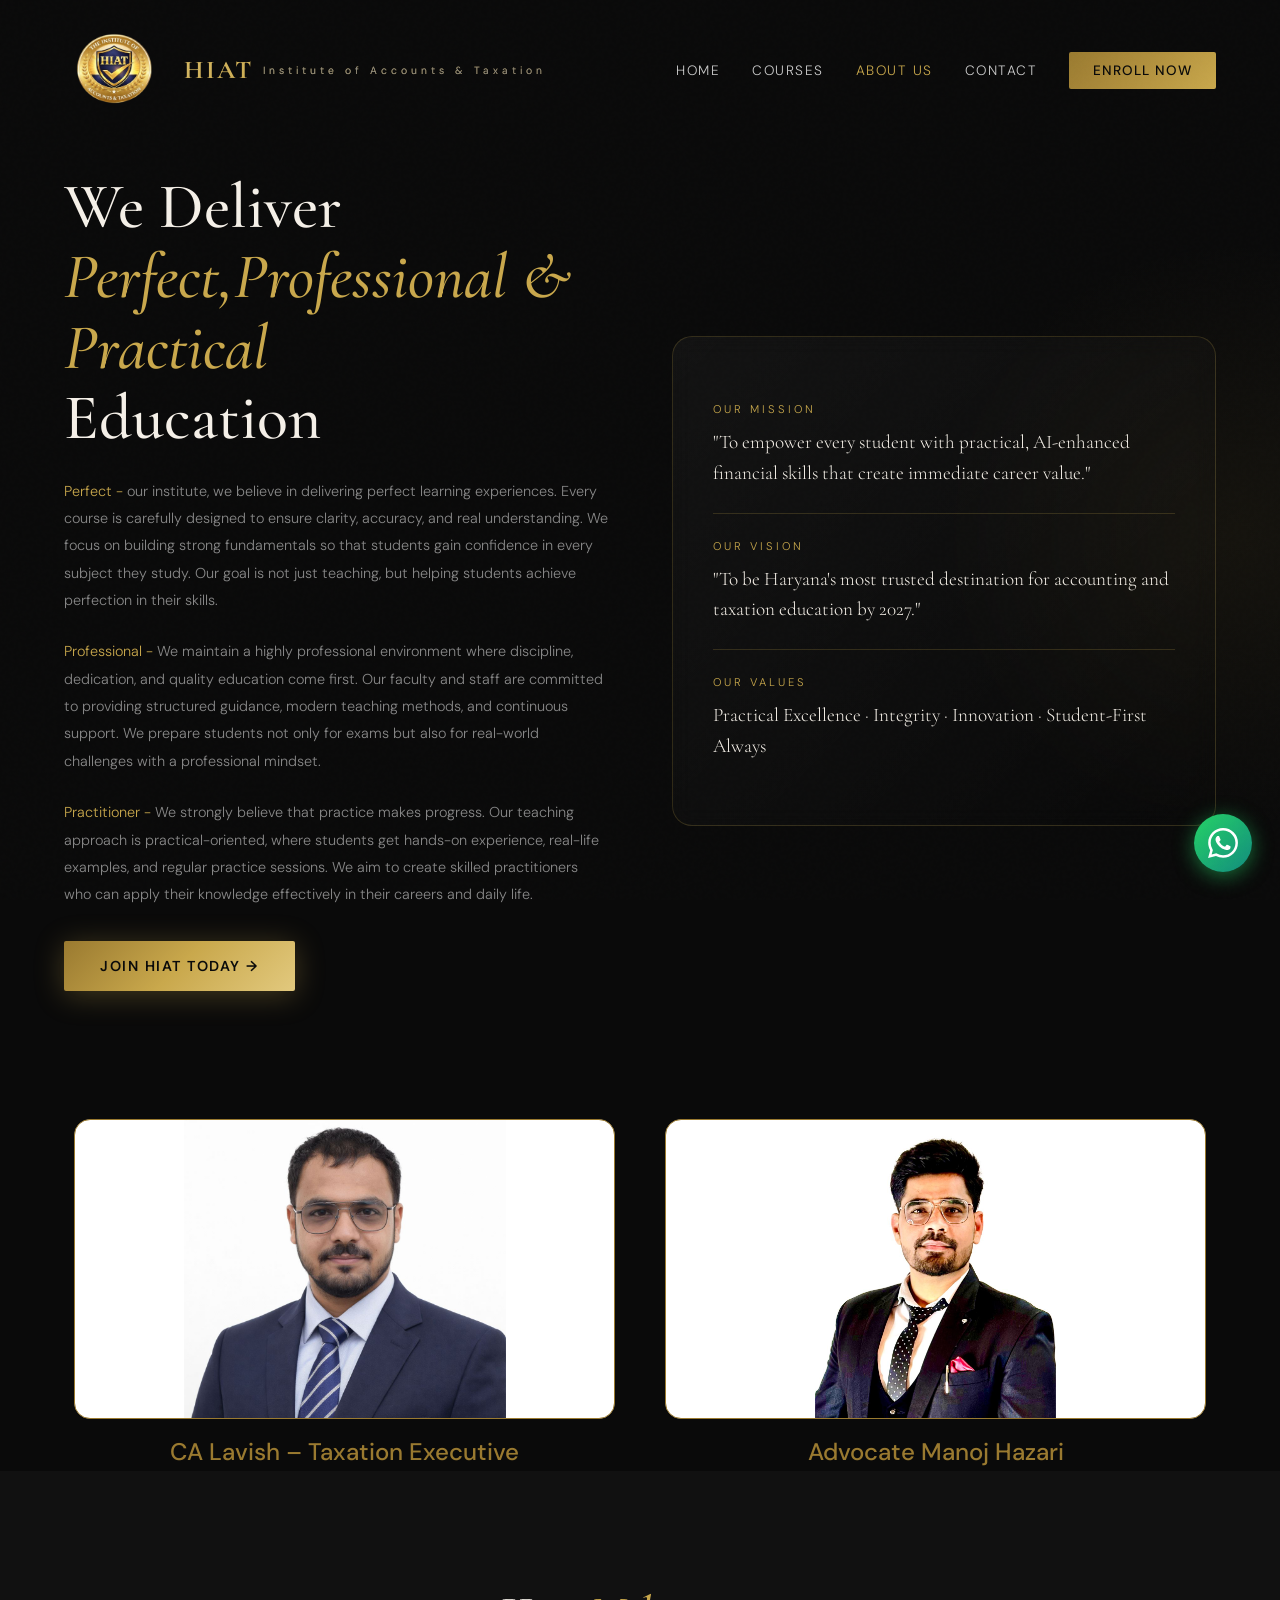
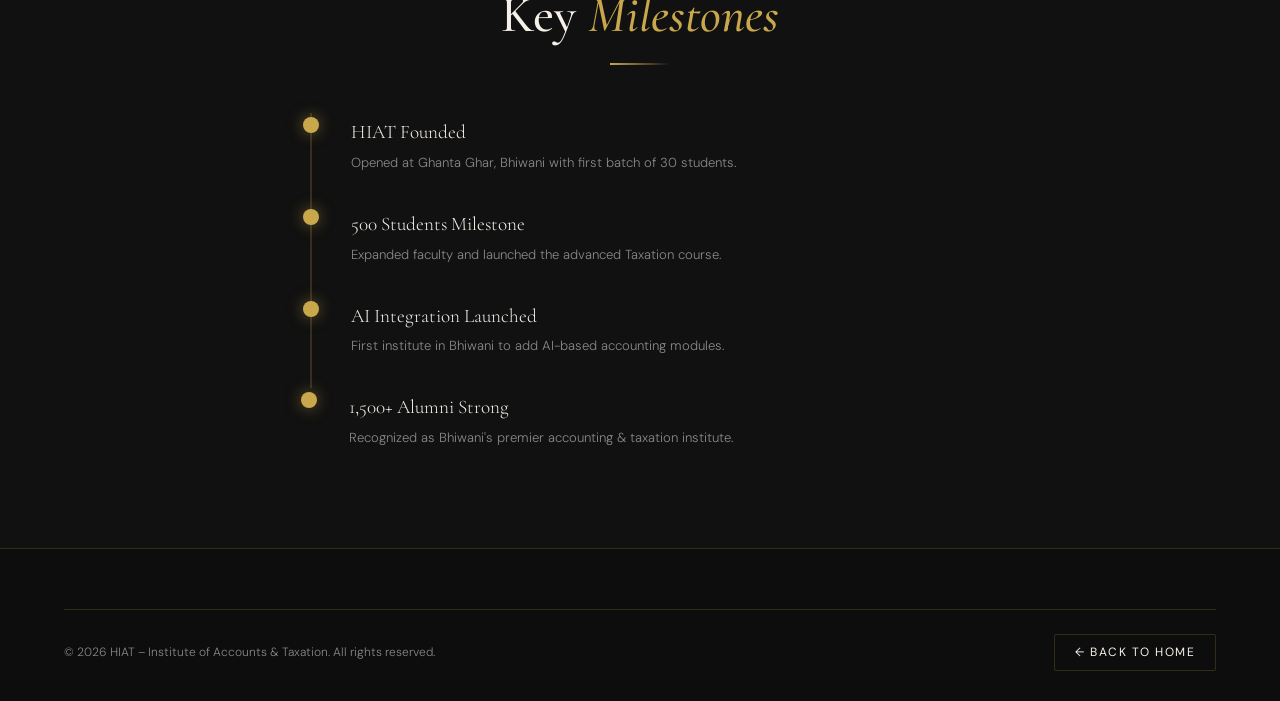
==== about.html @ b190a523 "Add files via upload" ====
<!DOCTYPE html>
<html lang="en">
<head>
<meta charset="UTF-8">
<meta name="viewport" content="width=device-width, initial-scale=1.0">
<title>About Us | HIAT – Institute of Accounts & Taxation</title>
<meta name="description" content="Learn about HIAT – Bhiwani's premier accounting and taxation institute. Founded in 2019, trained 1500+ students.">
<link rel="preconnect" href="https://fonts.googleapis.com">
<link href="https://fonts.googleapis.com/css2?family=Cormorant+Garamond:wght@300;400;500;600;700&family=DM+Sans:wght@300;400;500;600&display=swap" rel="stylesheet">
<link rel="stylesheet" href="css/style.css">
</head>
<body data-page="about">
<div class="nav-overlay" id="navOverlay" aria-hidden="true"></div>

<!-- ─── NAVBAR ─── -->
<nav id="navbar" aria-label="Main navigation">
  <a class="logo" href="index.html">
  <img src="image/hiet_logo-removebg-preview.png" alt="HIAT Logo" class="nav-logo-img">
    HIAT
    <span>Institute of Accounts & Taxation</span>
  </a>
  <ul class="nav-links" id="navLinks">
    <li><a href="index.html" id="nav-home">Home</a></li>
    <li><a href="courses.html" id="nav-courses">Courses</a></li>
    <li><a href="about.html" id="nav-about">About Us</a></li>
    <li><a href="contact.html" id="nav-contact">Contact</a></li>
    <li><a href="#" onclick="openEnroll();return false;" class="nav-cta">Enroll Now</a></li>
  </ul>
  <button type="button" class="hamburger" id="hamburger" onclick="toggleMenu()" aria-label="Open menu" aria-expanded="false" aria-controls="navLinks">
    <span></span><span></span><span></span>
  </button>
</nav>
<!-- ═══════════════════ ABOUT PAGE ═══════════════════ -->
<div class="about-hero">
  <div class="section-label"></div>
  <div class="about-grid">
    <div class="about-text-block">
      <h1>We Deliver<br><em class="gold">Perfect,Professional & Practical</em><br>Education</h1>
      <p class="about-para"> <span class="gold1">Perfect - </span> our institute, we believe in delivering perfect learning experiences. Every course is carefully designed to ensure clarity, accuracy, and real understanding. We focus on building strong fundamentals so that students gain confidence in every subject they study. Our goal is not just teaching, but helping students achieve perfection in their skills.</p>
      <p class="about-para"> <span class="gold1">Professional - </span> We maintain a highly professional environment where discipline, dedication, and quality education come first. Our faculty and staff are committed to providing structured guidance, modern teaching methods, and continuous support. We prepare students not only for exams but also for real-world challenges with a professional mindset.</p>
      <p class="about-para"> <span class="gold1">Practitioner - </span> We strongly believe that practice makes progress. Our teaching approach is practical-oriented, where students get hands-on experience, real-life examples, and regular practice sessions. We aim to create skilled practitioners who can apply their knowledge effectively in their careers and daily life.</p>
      <div style="margin-top:2rem;" class="reveal">
        <button class="btn-primary" onclick="openEnroll()">Join HIAT Today →</button>
      </div>
    </div>
    <div class="about-visual-block reveal">
      <div class="mv-item">
        <div class="mv-label">Our Mission</div>
        <div class="mv-text">"To empower every student with practical, AI-enhanced financial skills that create immediate career value."</div>
      </div>
      <div class="mv-item">
        <div class="mv-label">Our Vision</div>
        <div class="mv-text">"To be Haryana's most trusted destination for accounting and taxation education by 2027."</div>
      </div>
      <div class="mv-item">
        <div class="mv-label">Our Values</div>
        <div class="mv-text">Practical Excellence · Integrity · Innovation · Student-First Always</div>
      </div>
    </div>
  </div>
</div>

<!-- Team -->
<div class="team-grid">
<div class="team-card">
  <div class="team-img-wrap">
    <img src="image/CA1.jpeg" alt="Vijay Kumar">
    <div class="team-overlay">
      <p>CA Lavish is an experienced Taxation Executive with 8+ years of expertise in GST, Income Tax compliance, and reconciliation.</p>
    </div>
  </div>
  <div class="tc-name">CA Lavish – Taxation Executive</div>
</div>
 <div class="team-card">
  <div class="team-img-wrap">
    <img src="image/CA2.jpeg" alt="Vijay Kumar">
    <div class="team-overlay">
      <p>Advocate Manoj Hazari is a Taxation Advisor with 15+ years of experience in GST, Income Tax, and NGO/Trust matters, based in Bhiwani.</p>
    </div>
  </div>
  <div class="tc-name">Advocate Manoj Hazari</div>
</div>
</div>

<!-- Milestones -->
<section class="section" style="background:var(--dark);">
  <div class="section-label reveal" style="text-align:center;"></div>
  <h2 class="section-title reveal" style="text-align:center;">Key <em class="gold">Milestones</em></h2>
  <div class="divider center reveal"></div>
  <div style="max-width:700px;margin:3rem auto 0;">
    <div style="display:flex;flex-direction:column;gap:0;" class="reveal">
      <div style="display:flex;gap:2rem;align-items:flex-start;padding-bottom:2rem;border-left:2px solid var(--glass-border);margin-left:20px;padding-left:2rem;">
        <div style="min-width:16px;height:16px;border-radius:50%;background:var(--gold);margin-left:-2.55rem;margin-top:4px;box-shadow:0 0 15px rgba(201,168,76,0.5);"></div>
        <div>
          <div style="font-size:0.7rem;color:var(--gold);letter-spacing:2px;margin-bottom:4px;"></div>
          <div style="font-family:'Cormorant Garamond',serif;font-size:1.2rem;color:var(--white);">HIAT Founded</div>
          <p style="font-size:0.82rem;color:var(--gray);margin-top:4px;">Opened at Ghanta Ghar, Bhiwani with first batch of 30 students.</p>
        </div>
      </div>
      <div style="display:flex;gap:2rem;align-items:flex-start;padding-bottom:2rem;border-left:2px solid var(--glass-border);margin-left:20px;padding-left:2rem;">
        <div style="min-width:16px;height:16px;border-radius:50%;background:var(--gold);margin-left:-2.55rem;margin-top:4px;box-shadow:0 0 15px rgba(201,168,76,0.5);"></div>
        <div>
          <div style="font-size:0.7rem;color:var(--gold);letter-spacing:2px;margin-bottom:4px;"></div>
          <div style="font-family:'Cormorant Garamond',serif;font-size:1.2rem;color:var(--white);">500 Students Milestone</div>
          <p style="font-size:0.82rem;color:var(--gray);margin-top:4px;">Expanded faculty and launched the advanced Taxation course.</p>
        </div>
      </div>
      <div style="display:flex;gap:2rem;align-items:flex-start;padding-bottom:2rem;border-left:2px solid var(--glass-border);margin-left:20px;padding-left:2rem;">
        <div style="min-width:16px;height:16px;border-radius:50%;background:var(--gold);margin-left:-2.55rem;margin-top:4px;box-shadow:0 0 15px rgba(201,168,76,0.5);"></div>
        <div>
          <div style="font-size:0.7rem;color:var(--gold);letter-spacing:2px;margin-bottom:4px;"></div>
          <div style="font-family:'Cormorant Garamond',serif;font-size:1.2rem;color:var(--white);">AI Integration Launched</div>
          <p style="font-size:0.82rem;color:var(--gray);margin-top:4px;">First institute in Bhiwani to add AI-based accounting modules.</p>
        </div>
      </div>
      <div style="display:flex;gap:2rem;align-items:flex-start;padding-left:2rem;margin-left:20px;">
        <div style="min-width:16px;height:16px;border-radius:50%;background:var(--gold);margin-left:-2.55rem;margin-top:4px;box-shadow:0 0 15px rgba(201,168,76,0.5);"></div>
        <div>
          <div style="font-size:0.7rem;color:var(--gold);letter-spacing:2px;margin-bottom:4px;"></div>
          <div style="font-family:'Cormorant Garamond',serif;font-size:1.2rem;color:var(--white);">1,500+ Alumni Strong</div>
          <p style="font-size:0.82rem;color:var(--gray);margin-top:4px;">Recognized as Bhiwani's premier accounting & taxation institute.</p>
        </div>
      </div>
    </div>
  </div>
</section>

<footer>
  <div class="footer-bottom" style="border-top:1px solid var(--glass-border);padding-top:24px;display:flex;justify-content:space-between;flex-wrap:wrap;gap:10px;">
    <p>© 2026 HIAT – Institute of Accounts & Taxation. All rights reserved.</p>
    <a class="btn-secondary" style="font-size:0.75rem;padding:8px 20px;" href="index.html">← Back to Home</a>
  </div>
</footer>

<!-- ─── FLOATING WHATSAPP ─── -->
<div class="wa-float" onclick="openWhatsApp()" title="Chat on WhatsApp">
  <svg viewBox="0 0 24 24"><path d="M17.472 14.382c-.297-.149-1.758-.867-2.03-.967-.273-.099-.471-.148-.67.15-.197.297-.767.966-.94 1.164-.173.199-.347.223-.644.075-.297-.15-1.255-.463-2.39-1.475-.883-.788-1.48-1.761-1.653-2.059-.173-.297-.018-.458.13-.606.134-.133.298-.347.446-.52.149-.174.198-.298.298-.497.099-.198.05-.371-.025-.52-.075-.149-.669-1.612-.916-2.207-.242-.579-.487-.5-.669-.51-.173-.008-.371-.01-.57-.01-.198 0-.52.074-.792.372-.272.297-1.04 1.016-1.04 2.479 0 1.462 1.065 2.875 1.213 3.074.149.198 2.096 3.2 5.077 4.487.709.306 1.262.489 1.694.625.712.227 1.36.195 1.871.118.571-.085 1.758-.719 2.006-1.413.248-.694.248-1.289.173-1.413-.074-.124-.272-.198-.57-.347m-5.421 7.403h-.004a9.87 9.87 0 01-5.031-1.378l-.361-.214-3.741.982.998-3.648-.235-.374a9.86 9.86 0 01-1.51-5.26c.001-5.45 4.436-9.884 9.888-9.884 2.64 0 5.122 1.03 6.988 2.898a9.825 9.825 0 012.893 6.994c-.003 5.45-4.437 9.884-9.885 9.884m8.413-18.297A11.815 11.815 0 0012.05 0C5.495 0 .16 5.335.157 11.892c0 2.096.547 4.142 1.588 5.945L.057 24l6.305-1.654a11.882 11.882 0 005.683 1.448h.005c6.554 0 11.89-5.335 11.893-11.893a11.821 11.821 0 00-3.48-8.413Z"/></svg>
</div>

<!-- WA Popup -->
<div class="wa-popup" id="waPopup">
  <button class="wp-close" onclick="document.getElementById('waPopup').classList.remove('show')">×</button>
  <div class="wp-head">
    <div class="wp-avatar">🎓</div>
    <div>
      <div class="wp-name">HIAT Institute</div>
      <div class="wp-status">● Online now</div>
    </div>
  </div>
  <p class="wp-msg">👋 Hi! Interested in our Accounting & Taxation courses? Chat with us now!</p>
  <button class="wp-btn" onclick="openWhatsApp()">💬 Start Chat</button>
</div>

<!-- Enroll Popup -->
<div class="popup-overlay" id="enrollPopup">
  <div class="popup-box">
    <button class="popup-close" onclick="closeEnroll()">×</button>
    <div class="popup-title">Enroll at <em class="gold">HIAT</em></div>
    <p class="popup-sub">Fill in your details and we'll contact you within 24 hours.</p>
    <div class="form-row">
      <div class="form-group">
        <label>Full Name *</label>
        <input type="text" placeholder="Your full name" id="ep-name">
      </div>
      <div class="form-group">
        <label>Phone *</label>
        <input type="tel" placeholder="+91 XXXXX XXXXX" id="ep-phone">
      </div>
    </div>
    <div class="form-group">
      <label>Course Interested In</label>
      <select id="ep-course">
        <option value="">Select a course...</option>
        <option>Basics of Computer</option>
        <option>Tally with GST</option>
        <option>Practical Accounting</option>
        <option>Income Tax, TDS & GST</option>
        <option>Taxation Course</option>
        <option>AI in Accounting</option>
      </select>
    </div>
    <div class="form-group">
      <label>Preferred Batch Time</label>
      <select id="ep-batch">
        <option>Morning (8 AM – 10 AM)</option>
        <option>Afternoon (12 PM – 2 PM)</option>
      </select>
    </div>
    <button class="btn-primary" style="width:100%;margin-top:8px;" onclick="submitEnroll()">Submit Enrollment →</button>
  </div>
</div>

<!-- Toast -->
<!-- <div class="toast" id="toast"></div> -->

<script src="javascript/script.js"></script>
</body>
</html>
---- css/style.css ----
:root {
  --black: #0a0a0a;
  --dark: #111111;
  --darker: #0d0d0d;
  --gold: #c9a84c;
  --gold-light: #e2c97e;
  --gold-dark: #9a7a30;
  --white: #f5f0e8;
  --white-pure: #ffffff;
  --gray: #888;
  --gray-light: #ccc;
  --glass: rgba(255,255,255,0.04);
  --glass-border: rgba(201,168,76,0.2);
  --shadow-gold: 0 0 40px rgba(201,168,76,0.15);
}

*{margin:0;padding:0;box-sizing:border-box;}

::-webkit-scrollbar{width:6px;}
::-webkit-scrollbar-track{background:#0a0a0a;}
::-webkit-scrollbar-thumb{background:linear-gradient(var(--gold-dark),var(--gold));border-radius:3px;}

html{scroll-behavior:smooth;}

body{
  background:var(--black);
  color:var(--white);
  font-family:'DM Sans',sans-serif;
  font-weight:300;
  line-height:1.6;
  overflow-x:hidden;
}

/* ─── NOISE TEXTURE OVERLAY ─── */
body::before{
  content:'';position:fixed;inset:0;
  background-image:url("data:image/svg+xml,%3Csvg viewBox='0 0 256 256' xmlns='http://www.w3.org/2000/svg'%3E%3Cfilter id='n'%3E%3CfeTurbulence type='fractalNoise' baseFrequency='0.9' numOctaves='4' stitchTiles='stitch'/%3E%3C/filter%3E%3Crect width='100%25' height='100%25' filter='url(%23n)' opacity='0.03'/%3E%3C/svg%3E");
  pointer-events:none;z-index:9999;opacity:0.4;
}

/* ─── TYPOGRAPHY ─── */
h1,h2,h3,h4{font-family:'Cormorant Garamond',serif;font-weight:500;line-height:1.1;}
.gold{color:var(--gold);}
.serif{font-family:'Cormorant Garamond',serif;}

/* ─── NAVBAR ─── */
nav{
  position:fixed;top:0;left:0;right:0;z-index:1000;
  padding:20px 5%;
  display:flex;align-items:center;justify-content:space-between;
  transition:all 0.4s ease;
  border-bottom:1px solid transparent;
}
nav.scrolled{
  background:rgba(10,10,10,0.92);
  backdrop-filter:blur(20px);
  border-bottom-color:var(--glass-border);
  padding:14px 5%;
}
/* Logo image */
.nav-logo-img {
  width: 100px;
  height: 100px;
  object-fit: contain;
  border-radius: 50%;
  margin-right: 10px;
  vertical-align: middle;
}

/* Logo text alignment fix */
.logo {
  display: flex !important;
  align-items: center !important;
  gap: 10px;
}

.logo span {
  display: block;
}
.logo{
  font-family:'Cormorant Garamond',serif;
  font-size:1.6rem;font-weight:700;
  letter-spacing:2px;
  background:linear-gradient(135deg,var(--gold-light),var(--gold),var(--gold-dark));
  -webkit-background-clip:text;-webkit-text-fill-color:transparent;
  text-decoration:none;
}
.logo span{font-size:0.65rem;display:block;letter-spacing:4px;font-weight:300;
  font-family:'DM Sans',sans-serif;margin-top:2px;
  -webkit-text-fill-color:var(--gray);}
.nav-links{display:flex;gap:2rem;list-style:none;}
.nav-links a{
  color:var(--gray-light);text-decoration:none;
  font-size:0.85rem;letter-spacing:1.5px;text-transform:uppercase;
  transition:color 0.3s;cursor:pointer;
}
.nav-links a:hover,.nav-links a.active{color:var(--gold);}
.nav-cta{
  background:linear-gradient(135deg,var(--gold-dark),var(--gold));
  color:var(--black)!important;
  padding:10px 24px;border-radius:2px;
  font-weight:500!important;letter-spacing:1px!important;
}
.nav-cta:hover{box-shadow:0 0 30px rgba(201,168,76,0.4)!important;}
/* Mobile menu backdrop (below nav bar, above page) */
.nav-overlay{
  position:fixed;inset:0;z-index:998;
  background:rgba(5,5,5,0.72);
  backdrop-filter:blur(6px);-webkit-backdrop-filter:blur(6px);
  opacity:0;visibility:hidden;pointer-events:none;
  transition:opacity 0.35s ease,visibility 0.35s ease;
}
body.nav-menu-open .nav-overlay{
  opacity:1;visibility:visible;pointer-events:auto;
}
.hamburger{
  display:none;flex-direction:column;justify-content:center;align-items:center;
  gap:6px;cursor:pointer;z-index:1003;
  background:transparent;border:none;padding:10px;margin:-10px -6px -10px 0;
  border-radius:6px;
  transition:background 0.2s;
}
.hamburger:hover{background:rgba(201,168,76,0.08);}
.hamburger:focus-visible{outline:2px solid var(--gold);outline-offset:3px;}
.hamburger span{
  display:block;width:26px;height:2px;background:var(--gold);
  border-radius:1px;transition:transform 0.35s ease,opacity 0.25s ease;
  transform-origin:center;
}
.hamburger.is-open span:nth-child(1){transform:translateY(8px) rotate(45deg);}
.hamburger.is-open span:nth-child(2){opacity:0;transform:scaleX(0);}
.hamburger.is-open span:nth-child(3){transform:translateY(-8px) rotate(-45deg);}

/* ─── HERO ─── */
.hero{
  min-height:100vh;display:flex;align-items:center;
  padding:120px 5% 80px;
  position:relative;z-index:1;
}
.hero-bg{
  position:absolute;inset:0;
  background:radial-gradient(ellipse 80% 60% at 60% 40%,rgba(201,168,76,0.08) 0%,transparent 60%),
             radial-gradient(ellipse 40% 40% at 20% 80%,rgba(201,168,76,0.05) 0%,transparent 60%),
             linear-gradient(135deg,#0a0a0a 0%,#111 50%,#0a0a0a 100%);
}
.hero-grid{
  position:absolute;inset:0;
  background-image:linear-gradient(rgba(201,168,76,0.04) 1px,transparent 1px),
                   linear-gradient(90deg,rgba(201,168,76,0.04) 1px,transparent 1px);
  background-size:80px 80px;
  mask-image:radial-gradient(ellipse 80% 80% at 50% 50%,black 30%,transparent 100%);
}
.hero-content{max-width:680px;z-index:2;}
.hero-badge{
  display:inline-flex;align-items:center;gap:8px;
  border:1px solid var(--glass-border);
  padding:8px 20px;border-radius:50px;
  font-size:0.75rem;letter-spacing:2px;text-transform:uppercase;
  color:var(--gold);margin-bottom:2rem;
  background:rgba(201,168,76,0.05);
  animation:fadeInUp 0.8s ease both;
}
.hero-badge::before{
  content:'';width:6px;height:6px;border-radius:50%;
  background:var(--gold);animation:pulse-dot 2s infinite;
}
@keyframes pulse-dot{0%,100%{opacity:1;transform:scale(1);}50%{opacity:0.5;transform:scale(0.8);}}
.hero h1{  
  font-size: clamp(2.2rem, 4.5vw, 4rem);
  line-height:1.15;margin-bottom:1.5rem;
  animation:fadeInUp 0.8s ease 0.1s both;
  font-family: 'Playfair Display', Georgia, serif !important;
}
.hero h1 em{
  font-style:normal;
  background:linear-gradient(135deg,var(--gold-light),var(--gold));
  -webkit-background-clip:text;-webkit-text-fill-color:transparent;
  font-family: 'Playfair Display', Georgia, serif !important;
}
.hero-sub{
  font-size:1.1rem;color:var(--gray);
  margin-bottom:2.5rem;max-width:500px;
  animation:fadeInUp 0.8s ease 0.2s both;
}
.hero-btns{display:flex;gap:1rem;flex-wrap:wrap;animation:fadeInUp 0.8s ease 0.3s both;}
.btn-primary{
  background:linear-gradient(135deg,var(--gold-dark),var(--gold),var(--gold-light));
  color:var(--black);padding:16px 36px;
  border:none;border-radius:2px;
  font-family:'DM Sans',sans-serif;font-size:0.9rem;
  font-weight:600;letter-spacing:1.5px;text-transform:uppercase;
  cursor:pointer;transition:all 0.3s;
  box-shadow:0 4px 30px rgba(201,168,76,0.3);
}
.btn-primary:hover{transform:translateY(-2px);box-shadow:0 8px 40px rgba(201,168,76,0.5);}
.btn-secondary{
  background:transparent;
  color:var(--white);padding:16px 36px;
  border:1px solid var(--glass-border);border-radius:2px;
  font-family:'DM Sans',sans-serif;font-size:0.9rem;
  font-weight:400;letter-spacing:1.5px;text-transform:uppercase;
  cursor:pointer;transition:all 0.3s;
  display:inline-flex;align-items:center;gap:10px;
  text-decoration:none;
}
.btn-secondary:hover{border-color:var(--gold);color:var(--gold);transform:translateY(-2px);}
.btn-secondary svg{width:18px;height:18px;fill:currentColor;}

/* Hero floating elements */
.hero-floats{position:absolute;right:5%;top:50%;transform:translateY(-50%);width:min(45%,500px);z-index:2;}
.float-card{
  background:var(--glass);border:1px solid var(--glass-border);
  backdrop-filter:blur(20px);border-radius:16px;
  padding:20px 24px;position:absolute;
  transition:transform 0.1s;
}
.float-card-main{
  position:relative;width:100%;
  background:linear-gradient(135deg,rgba(201,168,76,0.08),rgba(10,10,10,0.8));
  border:1px solid rgba(201,168,76,0.3);
}
.fc-icon{font-size:2.5rem;margin-bottom:12px;}
.fc-title{font-family:'Cormorant Garamond',serif;font-size:1.4rem;color:var(--gold-light);}
.fc-sub{font-size:0.8rem;color:var(--gray);margin-top:4px;}
.fc-badge{
  display:inline-block;background:rgba(201,168,76,0.15);
  border:1px solid var(--glass-border);color:var(--gold);
  padding:4px 12px;border-radius:50px;font-size:0.7rem;margin-top:12px;
}
.float-mini{
  width:160px;padding:14px 16px;
  animation:float 3s ease-in-out infinite;
}
/* Keep mini cards inside hero so they don’t peek past the viewport edge under the transparent navbar */
.float-mini:nth-child(2){top:-48px;right:12px;animation-delay:0.5s;}
.float-mini:nth-child(3){bottom:-50px;left:20px;animation-delay:1s;}
.float-mini:nth-child(4){top:30%;right:0;animation-delay:1.5s;}
.float-mini .fm-icon{font-size:1.4rem;margin-bottom:6px;}
.float-mini .fm-label{font-size:0.7rem;color:var(--gold);letter-spacing:1px;text-transform:uppercase;}
.float-mini .fm-val{font-size:0.75rem;color:var(--gray);margin-top:2px;}
@keyframes float{0%,100%{transform:translateY(0);}50%{transform:translateY(-10px);}}

/* AI Neural anim */
.neural-bg{
  position:absolute;right:3%;top:50%;transform:translateY(-50%);
  width:min(42%,460px);height:460px;
  opacity:0.12;pointer-events:none;
}

/* Stats bar */
.stats-bar{
  background:linear-gradient(90deg,rgba(201,168,76,0.06),rgba(201,168,76,0.12),rgba(201,168,76,0.06));
  border-top:1px solid var(--glass-border);border-bottom:1px solid var(--glass-border);
  padding:30px 5%;
  display:flex;justify-content:center;gap:4rem;flex-wrap:wrap;
}
.stat-item{text-align:center;}
.stat-num{
  font-family:'Cormorant Garamond',serif;font-size:3rem;font-weight:600;
  background:linear-gradient(135deg,var(--gold-light),var(--gold));
  -webkit-background-clip:text;-webkit-text-fill-color:transparent;
}
.stat-label{font-size:0.75rem;color:var(--gray);letter-spacing:2px;text-transform:uppercase;margin-top:4px;}

/* ─── SECTIONS ─── */
.section{padding:100px 5%;}
.section-label{
  font-size:0.7rem;letter-spacing:4px;text-transform:uppercase;
  color:var(--gold);margin-bottom:1rem;
}
.section-title{
  font-size:clamp(2.2rem,4vw,3.5rem);margin-bottom:1rem;
}
.section-sub{font-size:1rem;color:var(--gray);max-width:540px;}
.divider{
  width:60px;height:2px;
  background:linear-gradient(90deg,var(--gold),transparent);
  margin:1.5rem 0;
}
.divider.center{margin-left:auto;margin-right:auto;}

/* Features */
.features-grid{
  display:grid;grid-template-columns:repeat(auto-fit,minmax(280px,1fr));
  gap:2px;margin-top:4rem;
  border:1px solid var(--glass-border);
}
.feature-card{
  background: var(--dark);
  padding: 10px 16px;
  position: relative;
  overflow: hidden;
  transition: background 0.4s;
  cursor: default;
  margin:10px;
  border-radius: 20px; /* 👈 yeh add karo */
}
.feature-card::before{
  content:'';position:absolute;inset:0;
  background:linear-gradient(135deg,rgba(201,168,76,0.06),transparent);
  opacity:0;transition:opacity 0.4s;
}
.feature-card:hover{background:#141414;}
.feature-card:hover::before{opacity:1;}
.feature-card:hover .fc-icon-wrap{transform:scale(1.1);box-shadow:0 0 30px rgba(201,168,76,0.3);}
.fc-icon-wrap{
  width:56px;height:56px;
  background:linear-gradient(135deg,var(--gold-dark),var(--gold));
  border-radius:12px;
  display:flex;align-items:center;justify-content:center;
  font-size:1.5rem;margin-bottom:20px;
  transition:all 0.3s;
}
.feature-card h3{font-family:'Cormorant Garamond',serif;font-size:1.4rem;margin-bottom:10px;color:var(--white);}
.feature-card p{font-size:0.85rem;color:var(--gray);line-height:1.7;}
.feature-card .corner{
  position:absolute;bottom:16px;right:16px;
  color:rgba(201,168,76,0.2);font-size:3rem;font-family:'Cormorant Garamond',serif;
  font-weight:700;line-height:1;
}

/* Courses preview */
.courses-scroll{
  display:grid;grid-template-columns:repeat(auto-fill,minmax(240px,1fr));
  gap:1.5rem;margin-top:3rem;
}
.course-chip{
  border:1px solid var(--glass-border);
  padding:28px 24px;border-radius:8px;
  background:linear-gradient(135deg,var(--glass),transparent);
  backdrop-filter:blur(10px);
  transition:all 0.35s;cursor:pointer;
  position:relative;overflow:hidden;
  text-decoration:none;display:block;
}
.course-chip::after{
  content:'';position:absolute;bottom:0;left:0;right:0;height:2px;
  background:linear-gradient(90deg,var(--gold-dark),var(--gold));
  transform:scaleX(0);transform-origin:left;transition:transform 0.35s;
}
.course-chip:hover{border-color:rgba(201,168,76,0.5);transform:translateY(-4px);box-shadow:var(--shadow-gold);}
.course-chip:hover::after{transform:scaleX(1);}
.chip-icon{font-size:2rem;margin-bottom:12px;}
.chip-name{font-family:'Cormorant Garamond',serif;font-size:1.2rem;color:var(--white);margin-bottom:6px;}
.chip-dur{font-size:0.75rem;color:var(--gold);letter-spacing:1px;}
.chip-arrow{
  position:absolute;top:24px;right:20px;
  color:var(--gold);font-size:1.2rem;
  transition:transform 0.3s;
}
.course-chip:hover .chip-arrow{transform:translate(3px,-3px);}

/* Why choose us */
.why-grid{display:grid;grid-template-columns:1fr 1fr;gap:3rem;align-items:center;}
.why-left{}
.why-points{margin-top:2.5rem;display:flex;flex-direction:column;gap:1.5rem;}
.why-point{display:flex;gap:16px;align-items:flex-start;}
.wp-num{
  font-family:'Cormorant Garamond',serif;font-size:3rem;font-weight:600;
  color:rgba(201,168,76,0.2);line-height:1;min-width:48px;
}
.wp-body h4{font-family:'Cormorant Garamond',serif;font-size:1.2rem;color:var(--gold-light);margin-bottom:4px;}
.wp-body p{font-size:0.85rem;color:var(--gray);}
.why-visual{
  background:linear-gradient(135deg,rgba(201,168,76,0.06),rgba(201,168,76,0.02));
  border:1px solid var(--glass-border);border-radius:20px;
  padding:40px;aspect-ratio:1;
  display:flex;flex-direction:column;justify-content:center;align-items:center;
  position:relative;overflow:hidden;
}
.why-visual::before{
  content:'';position:absolute;inset:-50%;
  background:conic-gradient(transparent 270deg,rgba(201,168,76,0.15) 360deg);
  animation:spin 8s linear infinite;
}
@keyframes spin{to{transform:rotate(360deg);}}
.why-big-text{
  font-family:'Cormorant Garamond',serif;font-size:5rem;font-weight:700;
  background:linear-gradient(135deg,var(--gold-light),var(--gold-dark));
  -webkit-background-clip:text;-webkit-text-fill-color:transparent;
  text-align:center;line-height:1;position:relative;z-index:1;
}
.why-big-sub{font-size:0.8rem;color:var(--gray);letter-spacing:3px;text-transform:uppercase;margin-top:8px;position:relative;z-index:1;}
.why-icons{display:flex;gap:16px;margin-top:20px;position:relative;z-index:1;}
.wi{
  width:50px;height:50px;border:1px solid var(--glass-border);
  border-radius:12px;background:var(--glass);
  display:flex;align-items:center;justify-content:center;font-size:1.4rem;
  backdrop-filter:blur(10px);
}

/* Testimonials */
.testimonials{background:linear-gradient(180deg,var(--black) 0%,var(--dark) 50%,var(--black) 100%);}
.testi-grid{display:grid;grid-template-columns:repeat(auto-fit,minmax(300px,1fr));gap:1.5rem;margin-top:3rem;}
.testi-card{
  background:var(--glass);border:1px solid var(--glass-border);
  border-radius:12px;padding:32px;
  transition:all 0.3s;
}
.testi-card:hover{border-color:rgba(201,168,76,0.4);transform:translateY(-4px);}
.testi-stars{color:var(--gold);font-size:1rem;letter-spacing:2px;margin-bottom:16px;}
.testi-text{font-size:0.9rem;color:var(--gray-light);line-height:1.8;font-style:italic;margin-bottom:20px;}
.testi-author{display:flex;align-items:center;gap:12px;}
.ta-avatar{
  width:44px;height:44px;border-radius:50%;
  background:linear-gradient(135deg,var(--gold-dark),var(--gold));
  display:flex;align-items:center;justify-content:center;
  font-family:'Cormorant Garamond',serif;font-size:1.2rem;font-weight:600;color:var(--black);
}
.ta-name{font-size:0.85rem;font-weight:500;color:var(--white);}
.ta-course{font-size:0.75rem;color:var(--gold);margin-top:2px;}

/* FAQ */
.faq-list{max-width:800px;margin:3rem auto 0;}
.faq-item{border-bottom:1px solid var(--glass-border);}
.faq-q{
  padding:20px 0;display:flex;justify-content:space-between;align-items:center;
  cursor:pointer;font-size:1rem;color:var(--white);
  transition:color 0.3s;
}
.faq-q:hover{color:var(--gold);}
.faq-q .faq-icon{color:var(--gold);font-size:1.2rem;transition:transform 0.3s;min-width:20px;text-align:center;}
.faq-q.open .faq-icon{transform:rotate(45deg);}
.faq-a{
  max-height:0;overflow:hidden;
  font-size:0.88rem;color:var(--gray);line-height:1.8;
  transition:max-height 0.4s ease,padding 0.3s;
}
.faq-a.open{max-height:200px;padding-bottom:20px;}

/* ─── COURSES PAGE ─── */
.courses-hero{
  padding:180px 5% 100px;   /* 👈 top padding badha diya */
  background:linear-gradient(135deg,var(--black) 0%,var(--dark) 100%);
  text-align:center;

  position: relative;
  z-index: 1;
}
.courses-hero h1{
  margin-top: 10px;
  margin-bottom: 20px;
  line-height: 1.2;
}
.divider.center{
  margin: 20px auto;
}
.courses-full-grid{
  display:grid;grid-template-columns:repeat(auto-fill,minmax(320px,1fr));
  gap:2rem;padding:60px 5%;
}
.course-card-full{
  background:var(--dark);
  border:1px solid var(--glass-border);
  border-radius:16px;overflow:hidden;
  transition:all 0.4s;position:relative;
}
.course-card-full:hover{transform:translateY(-8px);box-shadow:0 20px 60px rgba(201,168,76,0.15);border-color:rgba(201,168,76,0.5);}
.cc-header{
  padding:32px 28px 24px;
  background:linear-gradient(135deg,rgba(201,168,76,0.08),rgba(10,10,10,0.5));
  border-bottom:1px solid var(--glass-border);
}
.cc-icon{font-size:2.5rem;margin-bottom:12px;}
.cc-name{font-family:'Cormorant Garamond',serif;font-size:1.6rem;color:var(--white);}
.cc-duration{
  display:inline-block;margin-top:8px;
  background:rgba(201,168,76,0.1);border:1px solid var(--glass-border);
  color:var(--gold);padding:4px 14px;border-radius:50px;font-size:0.75rem;letter-spacing:1px;
}
.cc-body{padding:24px 28px;}
.cc-features{list-style:none;display:flex;flex-direction:column;gap:10px;margin-bottom:24px;}
.cc-features li{
  font-size:0.85rem;color:var(--gray-light);display:flex;align-items:center;gap:8px;
}
.cc-features li::before{
  content:'◆';color:var(--gold);font-size:0.5rem;
}
.cc-enroll{
  width:100%;padding:14px;
  background:linear-gradient(135deg,var(--gold-dark),var(--gold));
  border:none;border-radius:6px;
  color:var(--black);font-family:'DM Sans',sans-serif;
  font-size:0.85rem;font-weight:600;letter-spacing:2px;text-transform:uppercase;
  cursor:pointer;transition:all 0.3s;
}
.cc-enroll:hover{box-shadow:0 8px 30px rgba(201,168,76,0.4);}
.cc-badge{
  position:absolute;top:16px;right:16px;
  background:linear-gradient(135deg,var(--gold-dark),var(--gold));
  color:var(--black);padding:4px 12px;border-radius:50px;
  font-size:0.65rem;font-weight:600;letter-spacing:1px;text-transform:uppercase;
}

/* ─── ABOUT PAGE ─── */
.gold1{
  color: #c9a84c;;
}
.about-hero{padding:140px 5% 80px;position:relative;overflow:hidden;}
.about-hero::before{
  content:'';position:absolute;right:-20%;top:50%;transform:translateY(-50%);
  width:600px;height:600px;
  background:radial-gradient(circle,rgba(201,168,76,0.06) 0%,transparent 70%);
  pointer-events:none;
}
.about-grid{display:grid;grid-template-columns:1fr 1fr;gap:4rem;align-items:center;margin-top:2rem;}
.about-text-block{}
.about-text-block h1{font-size:clamp(2.5rem,5vw,4rem);line-height:1.1;}
.about-para{font-size:0.9rem;color:var(--gray);line-height:1.9;margin-top:1.5rem;}
.about-visual-block{
  border:1px solid var(--glass-border);border-radius:20px;
  padding:40px;background:linear-gradient(135deg,var(--glass),transparent);
  backdrop-filter:blur(10px);
}
.mv-item{padding:24px 0;border-bottom:1px solid var(--glass-border);}
.mv-item:last-child{border-bottom:none;}
.mv-label{font-size:0.7rem;letter-spacing:3px;text-transform:uppercase;color:var(--gold);margin-bottom:8px;}
.mv-text{font-family:'Cormorant Garamond',serif;font-size:1.2rem;color:var(--white);}
.team-section{padding:60px 5%;}
/* GRID */
.team-grid{
  display:grid;
  grid-template-columns:repeat(auto-fit,minmax(260px,1fr));
  gap:30px;
  margin-top:3rem;
  padding: 0 5%;
}

/* CARD */
.team-card{
  text-align:center;
  position:relative;
  margin: 0 10px;
  transition:transform 0.4s ease, box-shadow 0.4s ease;
}
/* IMAGE BOX */
.team-img-wrap{
  position:relative;
  height:300px;
  border-radius:16px;
  overflow:hidden;
  border:1px solid var(--gold-dark);
  background:#fff;
}
/* IMAGE (GAP FIXED) */
.team-img-wrap img{
  width:100%;
  height:100%;
  object-fit:contain;
  display:block;
  transform:scale(1.08);   /* 👈 KEEP THIS */
}
/* OVERLAY */
.team-overlay{
  position:absolute;
  bottom:0;
  left:0;
  width:100%;
  padding:20px;
  background:linear-gradient(to top, rgba(0,0,0,0.7), transparent);
  opacity:0;
  transform:translateY(20px);
  transition:all 0.5s ease;
}
.team-overlay p{
  font-size:0.85rem;
  color:var(--gold-dark);
  font-weight: bold;
  line-height:1.6;
}
/* NAME */
.tc-name{
  margin-top:14px;
  font-size:1.5rem;
  font-weight:500;
  color:var(--gold-dark);
}
/* HOVER EFFECT */
.team-card:hover{
  transform:translateY(-6px);
}
.team-card:hover .team-overlay{
  opacity:1;
  transform:translateY(0);
}
.team-card:hover .team-img-wrap{
  box-shadow:0px 20px 60px rgba(201,168,76,0.15);
}
/* ─── CONTACT PAGE ─── */
.contact-hero{padding:140px 5% 60px;}
.contact-grid{display:grid;grid-template-columns:1fr 1.5fr;gap:4rem;padding:0 5% 80px;}
.contact-info{}
.info-card{
  display:flex;gap:16px;align-items:flex-start;
  padding:20px 0;border-bottom:1px solid var(--glass-border);
}
.ic-icon{
  width:44px;height:44px;min-width:44px;
  background:linear-gradient(135deg,var(--gold-dark),var(--gold));
  border-radius:10px;display:flex;align-items:center;justify-content:center;font-size:1.1rem;
}
.ic-label{font-size:0.7rem;color:var(--gold);letter-spacing:2px;text-transform:uppercase;margin-bottom:4px;}
.ic-val{font-size:0.9rem;color:var(--white);}
.ic-val a{color:var(--white);text-decoration:none;}
.contact-form-wrap{
  background:var(--dark);border:1px solid var(--glass-border);
  border-radius:16px;padding:40px;
}
.form-title{font-family:'Cormorant Garamond',serif;font-size:1.8rem;margin-bottom:8px;}
.form-sub{font-size:0.85rem;color:var(--gray);margin-bottom:28px;}
.form-row{display:grid;grid-template-columns:1fr 1fr;gap:16px;}
.form-group{margin-bottom:16px;}
.form-group label{
  display:block;font-size:0.7rem;letter-spacing:2px;text-transform:uppercase;
  color:var(--gold);margin-bottom:8px;
}
.form-group input,.form-group select,.form-group textarea{
  width:100%;padding:14px 16px;
  background:rgba(255,255,255,0.03);
  border:1px solid var(--glass-border);border-radius:6px;
  color:var(--white);font-family:'DM Sans',sans-serif;font-size:0.9rem;
  outline:none;transition:border-color 0.3s;
}
.form-group input:focus,.form-group select:focus,.form-group textarea:focus{
  border-color:var(--gold);
}
.form-group select option{background:var(--dark);color:var(--white);}
.form-group textarea{resize:vertical;min-height:100px;}
.map-wrap{
  margin:40px 5% 0;border:1px solid var(--glass-border);
  border-radius:12px;overflow:hidden;height:320px;
}
.map-wrap iframe{width:100%;height:100%;border:none;filter:grayscale(80%) invert(90%);}

/* ─── FLOATING WHATSAPP ─── */
.wa-float{
  position:fixed;bottom:28px;right:28px;z-index:9000;
  width:58px;height:58px;border-radius:50%;
  background:linear-gradient(135deg,#25d366,#128c7e);
  display:flex;align-items:center;justify-content:center;
  cursor:pointer;box-shadow:0 4px 20px rgba(37,211,102,0.5);
  transition:all 0.3s;animation:wa-bounce 2s ease-in-out 8s infinite;
}
.wa-float:hover{transform:scale(1.1);box-shadow:0 8px 30px rgba(37,211,102,0.7);}
.wa-float svg{width:30px;height:30px;fill:white;}
@keyframes wa-bounce{0%,100%{transform:translateY(0);}50%{transform:translateY(-6px);}}

/* WA Popup */
.wa-popup{
  position:fixed;bottom:100px;right:28px;z-index:8999;
  background:var(--dark);border:1px solid rgba(37,211,102,0.3);
  border-radius:16px;padding:20px 24px;
  max-width:280px;
  box-shadow:0 20px 60px rgba(0,0,0,0.5);
  transform:translateX(120%);opacity:0;
  transition:all 0.4s cubic-bezier(0.34,1.56,0.64,1);
}
.wa-popup.show{transform:translateX(0);opacity:1;}
.wp-close{
  position:absolute;top:10px;right:14px;
  color:var(--gray);cursor:pointer;font-size:1.2rem;line-height:1;
  background:none;border:none;
}
.wp-head{display:flex;align-items:center;gap:10px;margin-bottom:12px;}
.wp-avatar{
  width:36px;height:36px;border-radius:50%;
  background:linear-gradient(135deg,#25d366,#128c7e);
  display:flex;align-items:center;justify-content:center;font-size:1rem;
}
.wp-name{font-size:0.85rem;font-weight:500;color:var(--white);}
.wp-status{font-size:0.7rem;color:#25d366;}
.wp-msg{font-size:0.82rem;color:var(--gray-light);line-height:1.6;margin-bottom:16px;}
.wp-btn{
  width:100%;padding:10px;
  background:linear-gradient(135deg,#25d366,#128c7e);
  border:none;border-radius:8px;
  color:white;font-family:'DM Sans',sans-serif;
  font-size:0.82rem;font-weight:500;
  cursor:pointer;
}

/* ─── ENROLL POPUP ─── */
.popup-overlay{
  position:fixed;inset:0;z-index:9998;
  background:rgba(0,0,0,0.85);backdrop-filter:blur(10px);
  display:flex;align-items:center;justify-content:center;
  opacity:0;visibility:hidden;transition:all 0.3s;
}
.popup-overlay.show{opacity:1;visibility:visible;}
.popup-box{
  background:var(--darker);
  border:1px solid var(--glass-border);
  border-radius:20px;padding:48px;
  width:min(90vw,500px);
  position:relative;
  transform:scale(0.9);transition:transform 0.3s;
}
.popup-overlay.show .popup-box{transform:scale(1);}
.popup-close{
  position:absolute;top:16px;right:20px;
  background:none;border:none;color:var(--gray);
  font-size:1.5rem;cursor:pointer;
  line-height:1;transition:color 0.3s;
}
.popup-close:hover{color:var(--gold);}
.popup-title{font-family:'Cormorant Garamond',serif;font-size:2rem;margin-bottom:6px;}
.popup-sub{font-size:0.85rem;color:var(--gray);margin-bottom:28px;}

/* ─── FOOTER ─── */
footer{
  background:var(--darker);
  border-top:1px solid var(--glass-border);
  padding:60px 5% 30px;
}
.footer-grid{
  display:grid;grid-template-columns:2fr 1fr 1fr;
  gap:3rem;margin-bottom:40px;
}
.footer-brand .logo{font-size:1.3rem;}
.footer-desc{font-size:0.83rem;color:var(--gray);margin-top:12px;line-height:1.8;max-width:300px;}
.footer-socials{display:flex;gap:10px;margin-top:16px;}
.social-btn{
  width:36px;height:36px;border:1px solid var(--glass-border);
  border-radius:8px;display:flex;align-items:center;justify-content:center;
  color:var(--gray);font-size:0.9rem;cursor:pointer;
  transition:all 0.3s;text-decoration:none;
}
.social-btn:hover{border-color:var(--gold);color:var(--gold);}
.footer-col h4{
  font-family:'Cormorant Garamond',serif;font-size:1.1rem;
  color:var(--gold-light);margin-bottom:16px;
}
.footer-col ul{list-style:none;display:flex;flex-direction:column;gap:8px;}
.footer-col ul a{
  font-size:0.82rem;color:var(--gray);cursor:pointer;
  text-decoration:none;transition:color 0.3s;
}
.footer-col ul a:hover{color:var(--gold);}
.footer-bottom{
  border-top:1px solid var(--glass-border);
  padding-top:24px;
  display:flex;justify-content:space-between;align-items:center;
  flex-wrap:wrap;gap:10px;
}
.footer-bottom p{font-size:0.75rem;color:var(--gray);}

/* ─── ANIMATIONS ─── */
@keyframes fadeInUp{
  from{opacity:0;transform:translateY(30px);}
  to{opacity:1;transform:translateY(0);}
}
.reveal{opacity:0;transform:translateY(40px);transition:all 0.7s ease;}
.reveal.visible{opacity:1;transform:translateY(0);}
.reveal-delay-1{transition-delay:0.1s;}
.reveal-delay-2{transition-delay:0.2s;}
.reveal-delay-3{transition-delay:0.3s;}

/* ─── AI VISUAL ─── */
.ai-visual{
  position:relative;width:100%;
  display:flex;align-items:center;justify-content:center;
  padding:40px 0;
}
.ai-ring{
  position:absolute;border-radius:50%;border:1px solid;
  animation:spin-slow 12s linear infinite;
}
.ai-ring:nth-child(1){width:200px;height:200px;border-color:rgba(201,168,76,0.3);animation-direction:normal;}
.ai-ring:nth-child(2){width:280px;height:280px;border-color:rgba(201,168,76,0.15);animation-duration:18s;animation-direction:reverse;}
.ai-ring:nth-child(3){width:360px;height:360px;border-color:rgba(201,168,76,0.08);animation-duration:25s;}
@keyframes spin-slow{to{transform:rotate(360deg);}}
.ai-center{
  position:relative;z-index:1;text-align:center;
  width:160px;height:160px;
  background:linear-gradient(135deg,rgba(201,168,76,0.1),rgba(10,10,10,0.9));
  border:1px solid rgba(201,168,76,0.4);border-radius:50%;
  display:flex;flex-direction:column;align-items:center;justify-content:center;
  box-shadow:0 0 60px rgba(201,168,76,0.1);
}
.ai-center span{
  font-family:'Cormorant Garamond',serif;font-size:2.5rem;font-weight:700;
  background:linear-gradient(135deg,var(--gold-light),var(--gold));
  -webkit-background-clip:text;-webkit-text-fill-color:transparent;
}
.ai-center small{font-size:0.6rem;color:var(--gray);letter-spacing:2px;margin-top:4px;}

/* ─── TILT EFFECT ─── */
.tilt{transform-style:preserve-3d;transition:transform 0.15s ease;}

/* ─── NOTIFICATION TOAST ─── */
.toast{
  position:fixed;top:80px;right:20px;z-index:9997;
  background:var(--dark);border:1px solid var(--glass-border);
  border-left:3px solid var(--gold);
  border-radius:8px;padding:14px 20px;
  font-size:0.85rem;color:var(--white);
  transform:translateX(120%);transition:transform 0.4s cubic-bezier(0.34,1.56,0.64,1);
  max-width:280px;
}
.toast.show{transform:translateX(0);}

/* ─── RESPONSIVE ─── */
@media(max-width:1024px){
  .why-grid{grid-template-columns:1fr;}
  .why-visual{display:none;}
  .hero-floats{display:none;}
  .contact-grid{grid-template-columns:1fr;}
  .footer-grid{grid-template-columns:1fr 1fr;}
  .about-grid{grid-template-columns:1fr;}
}
@media(max-width:900px){
  nav{padding:14px 4%;}
  nav.scrolled{padding:12px 4%;}
  .logo{font-size:1.35rem;min-width:0;flex:1;}
  .logo span{font-size:0.55rem;letter-spacing:2px;}
  .nav-logo-img{width:52px;height:52px;margin-right:8px;}
  .nav-links{
    position:fixed;top:0;right:0;
    width:min(340px,90vw);height:100dvh;max-height:100dvh;
    margin:0;padding:1.5rem;
    padding-top:calc(5.25rem + env(safe-area-inset-top,0px));
    padding-bottom:calc(2rem + env(safe-area-inset-bottom,0px));
    flex-direction:column;align-items:stretch;justify-content:flex-start;
    gap:0;list-style:none;z-index:1002;
    background:linear-gradient(180deg,rgba(16,16,16,0.99) 0%,#0a0a0a 45%);
    backdrop-filter:blur(20px);-webkit-backdrop-filter:blur(20px);
    border-left:1px solid var(--glass-border);
    box-shadow:none;
    transform:translateX(102%);transition:transform 0.42s cubic-bezier(0.22,1,0.36,1);
    overflow-y:auto;-webkit-overflow-scrolling:touch;
  }
  .nav-links.open{
    transform:translateX(0);
    box-shadow:-20px 0 50px rgba(0,0,0,0.5);
  }
  .nav-links li{border-bottom:1px solid rgba(255,255,255,0.06);}
  .nav-links li:last-child{border-bottom:none;margin-top:0.75rem;padding-top:0.25rem;}
  .nav-links a{
    display:block;padding:1rem 0.35rem;font-size:0.95rem;
    letter-spacing:2px;
  }
  .nav-links .nav-cta{
    text-align:center;padding:0.9rem 1.25rem;border-radius:4px;
    margin-top:0.25rem;
  }
  .hamburger{display:flex;}
}
@media(max-width:768px){
  .hero h1{font-size:2.5rem;}
  .form-row{grid-template-columns:1fr;}
  .footer-grid{grid-template-columns:1fr;}
  .stats-bar{gap:2rem;}
  .about-grid,.contact-grid{grid-template-columns:1fr;}
}
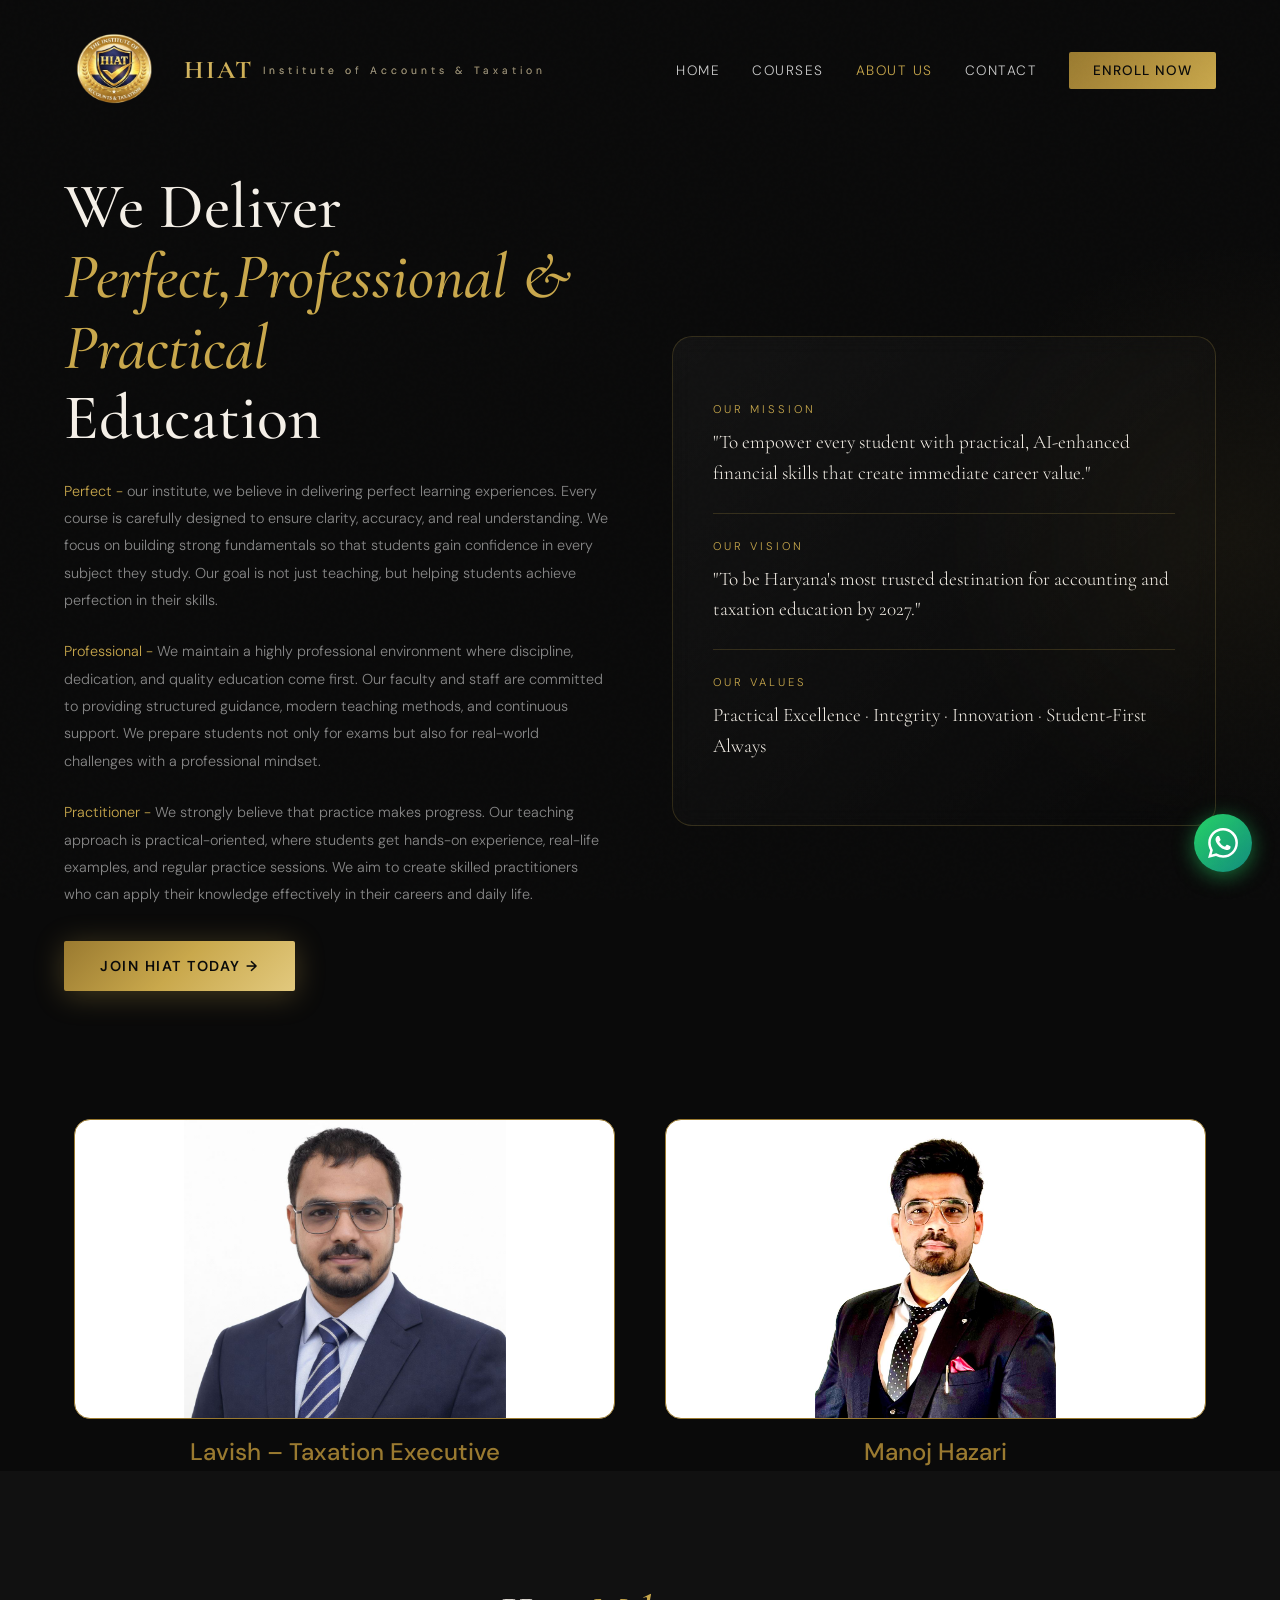
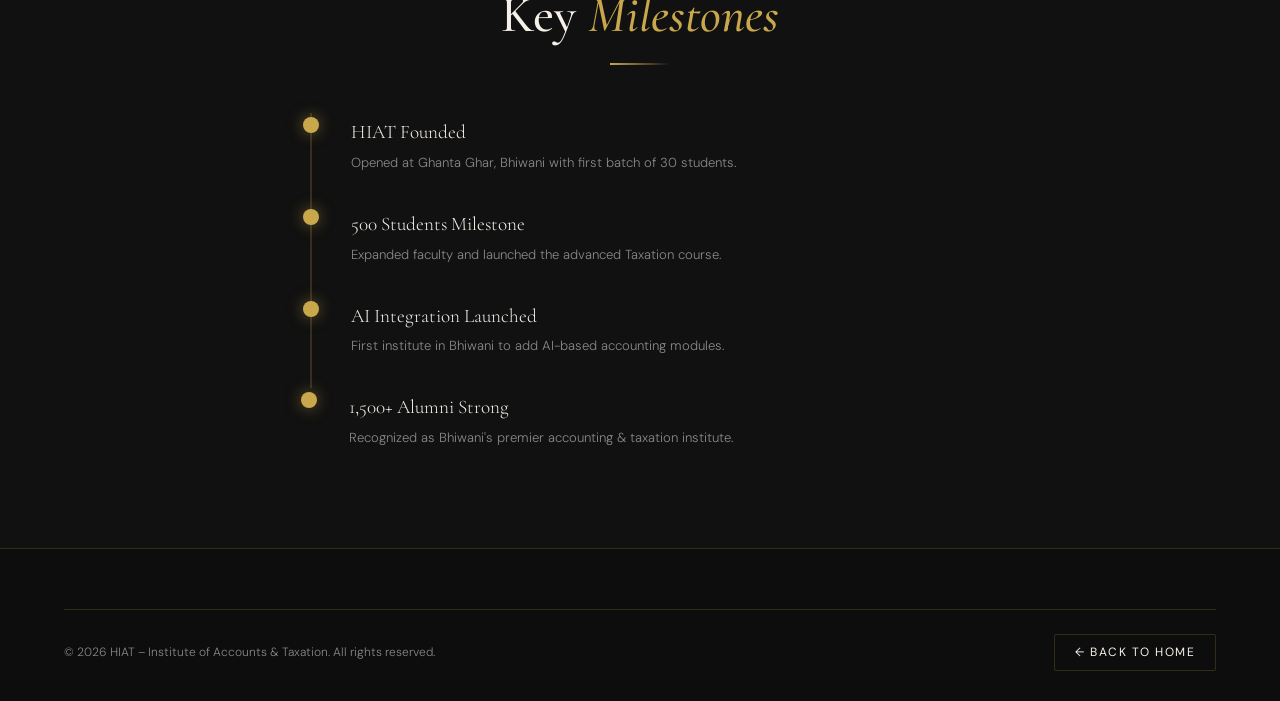
==== commit b42b0bc7: "Update about.html" ====
--- a/about.html
+++ b/about.html
@@ -66,19 +66,19 @@
   <div class="team-img-wrap">
     <img src="image/CA1.jpeg" alt="Vijay Kumar">
     <div class="team-overlay">
-      <p>CA Lavish is an experienced Taxation Executive with 8+ years of expertise in GST, Income Tax compliance, and reconciliation.</p>
+      <p> Lavish is an experienced Taxation Executive with 8+ years of expertise in GST, Income Tax compliance, and reconciliation.</p>
     </div>
   </div>
-  <div class="tc-name">CA Lavish – Taxation Executive</div>
+  <div class="tc-name">Lavish – Taxation Executive</div>
 </div>
  <div class="team-card">
   <div class="team-img-wrap">
     <img src="image/CA2.jpeg" alt="Vijay Kumar">
     <div class="team-overlay">
-      <p>Advocate Manoj Hazari is a Taxation Advisor with 15+ years of experience in GST, Income Tax, and NGO/Trust matters, based in Bhiwani.</p>
+      <p>Manoj Hazari is a Taxation Advisor with 15+ years of experience in GST, Income Tax, and NGO/Trust matters, based in Bhiwani.</p>
     </div>
   </div>
-  <div class="tc-name">Advocate Manoj Hazari</div>
+  <div class="tc-name">Manoj Hazari</div>
 </div>
 </div>
 
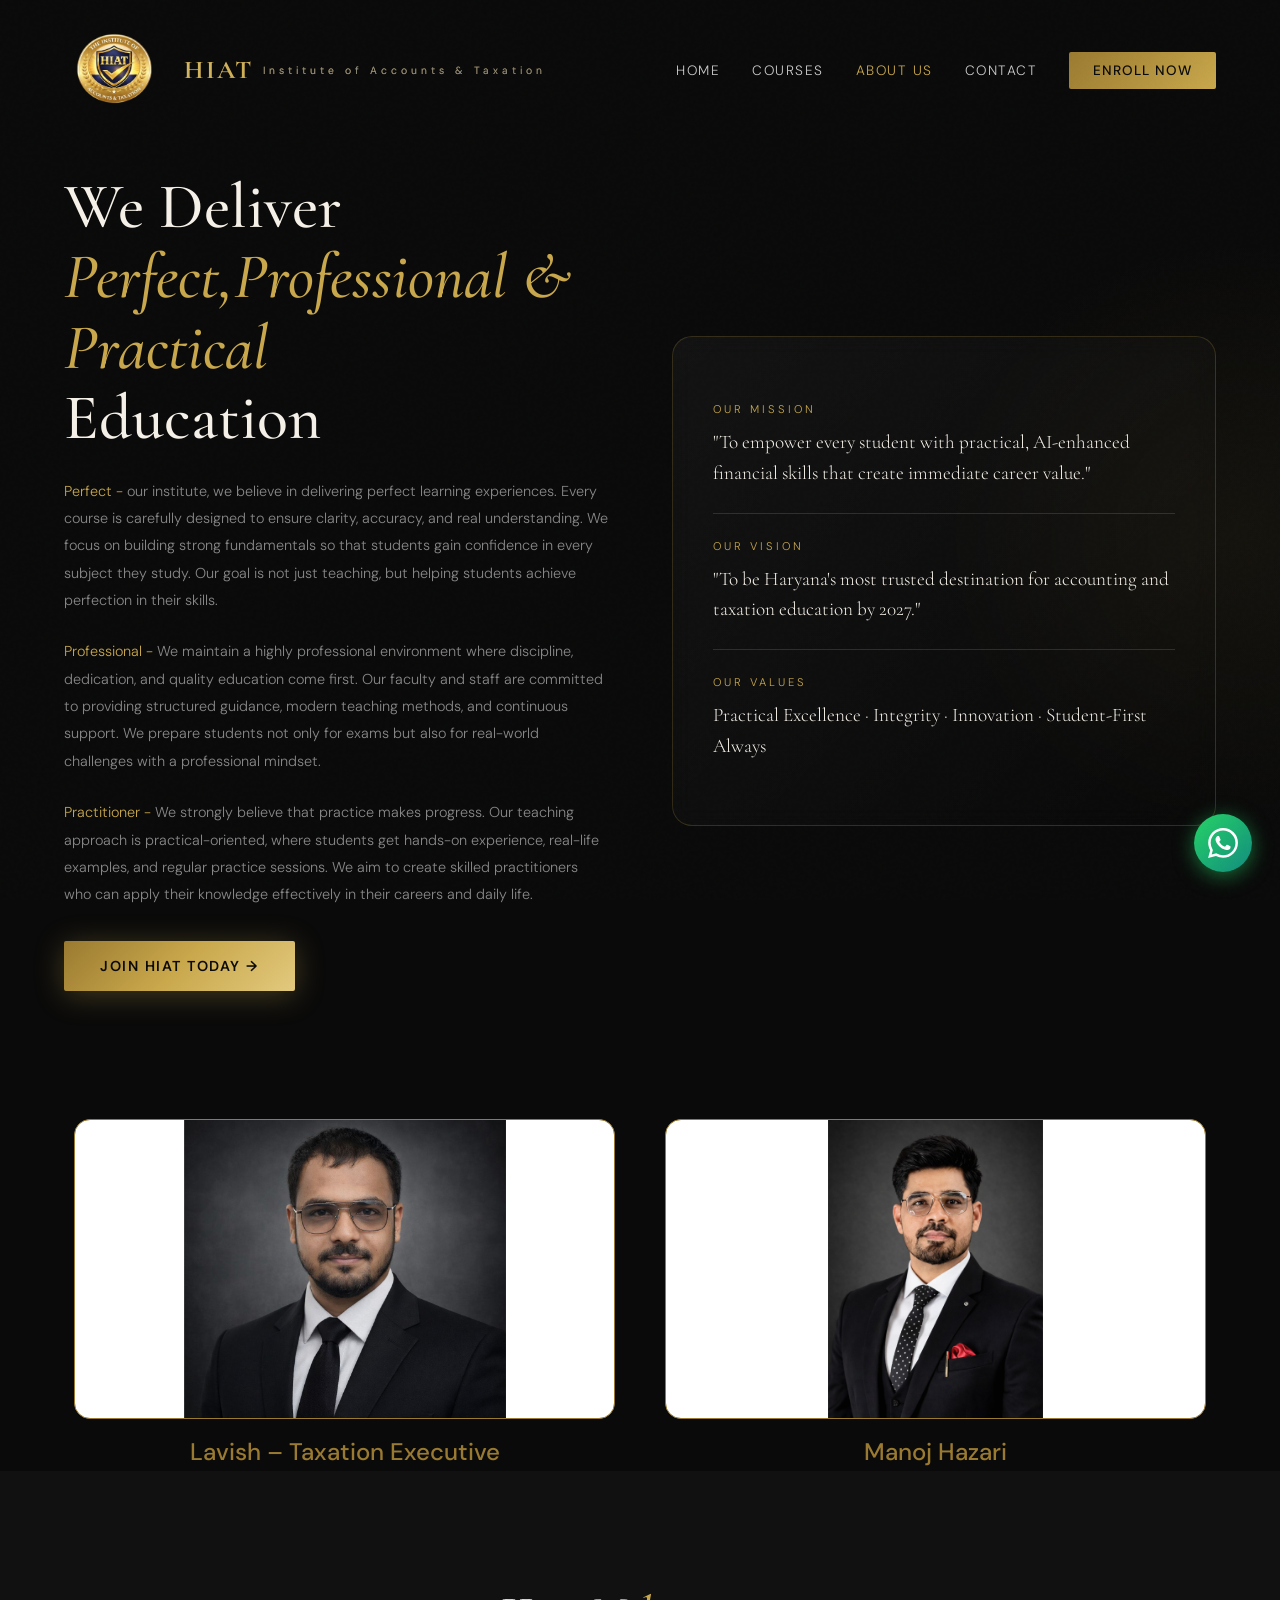
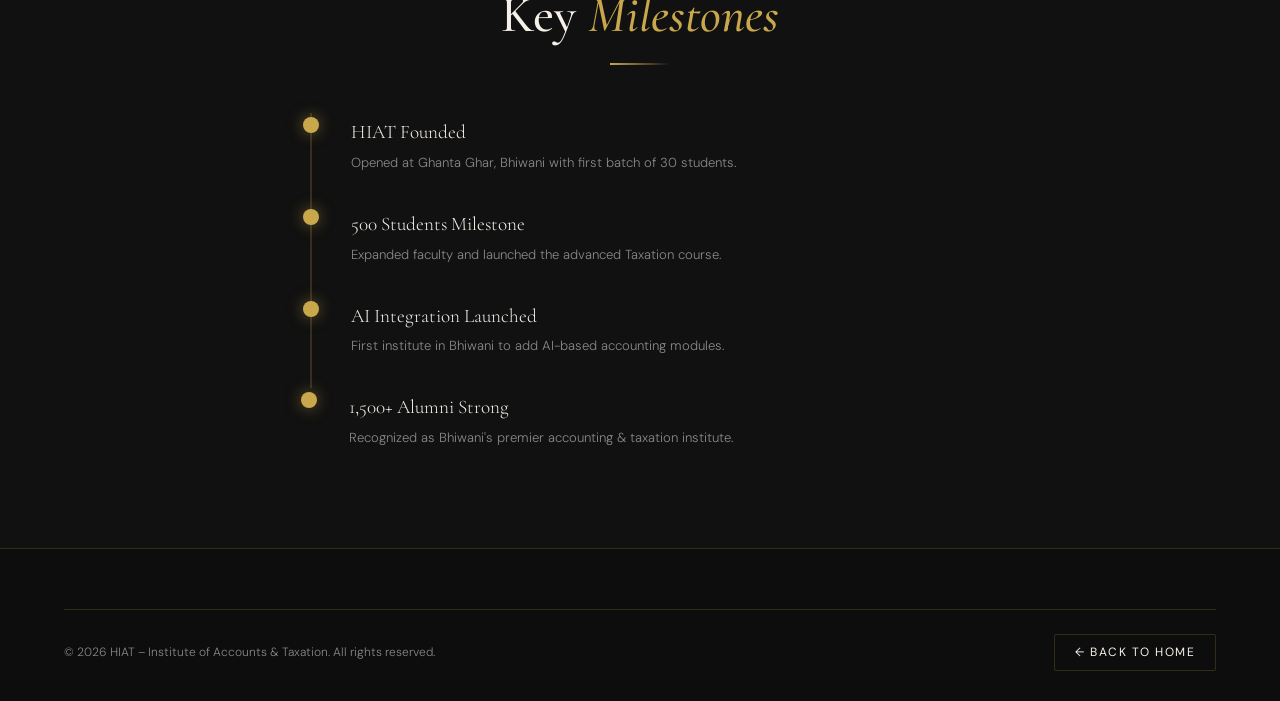
==== commit c338932e: "Update about.html" ====
--- a/about.html
+++ b/about.html
@@ -64,7 +64,7 @@
 <div class="team-grid">
 <div class="team-card">
   <div class="team-img-wrap">
-    <img src="image/CA1.jpeg" alt="Vijay Kumar">
+    <img src="image/New_ca_2.jpeg" alt="Vijay Kumar">
     <div class="team-overlay">
       <p> Lavish is an experienced Taxation Executive with 8+ years of expertise in GST, Income Tax compliance, and reconciliation.</p>
     </div>
@@ -73,7 +73,7 @@
 </div>
  <div class="team-card">
   <div class="team-img-wrap">
-    <img src="image/CA2.jpeg" alt="Vijay Kumar">
+    <img src="image/new_ca_1.jpeg" alt="Vijay Kumar">
     <div class="team-overlay">
       <p>Manoj Hazari is a Taxation Advisor with 15+ years of experience in GST, Income Tax, and NGO/Trust matters, based in Bhiwani.</p>
     </div>
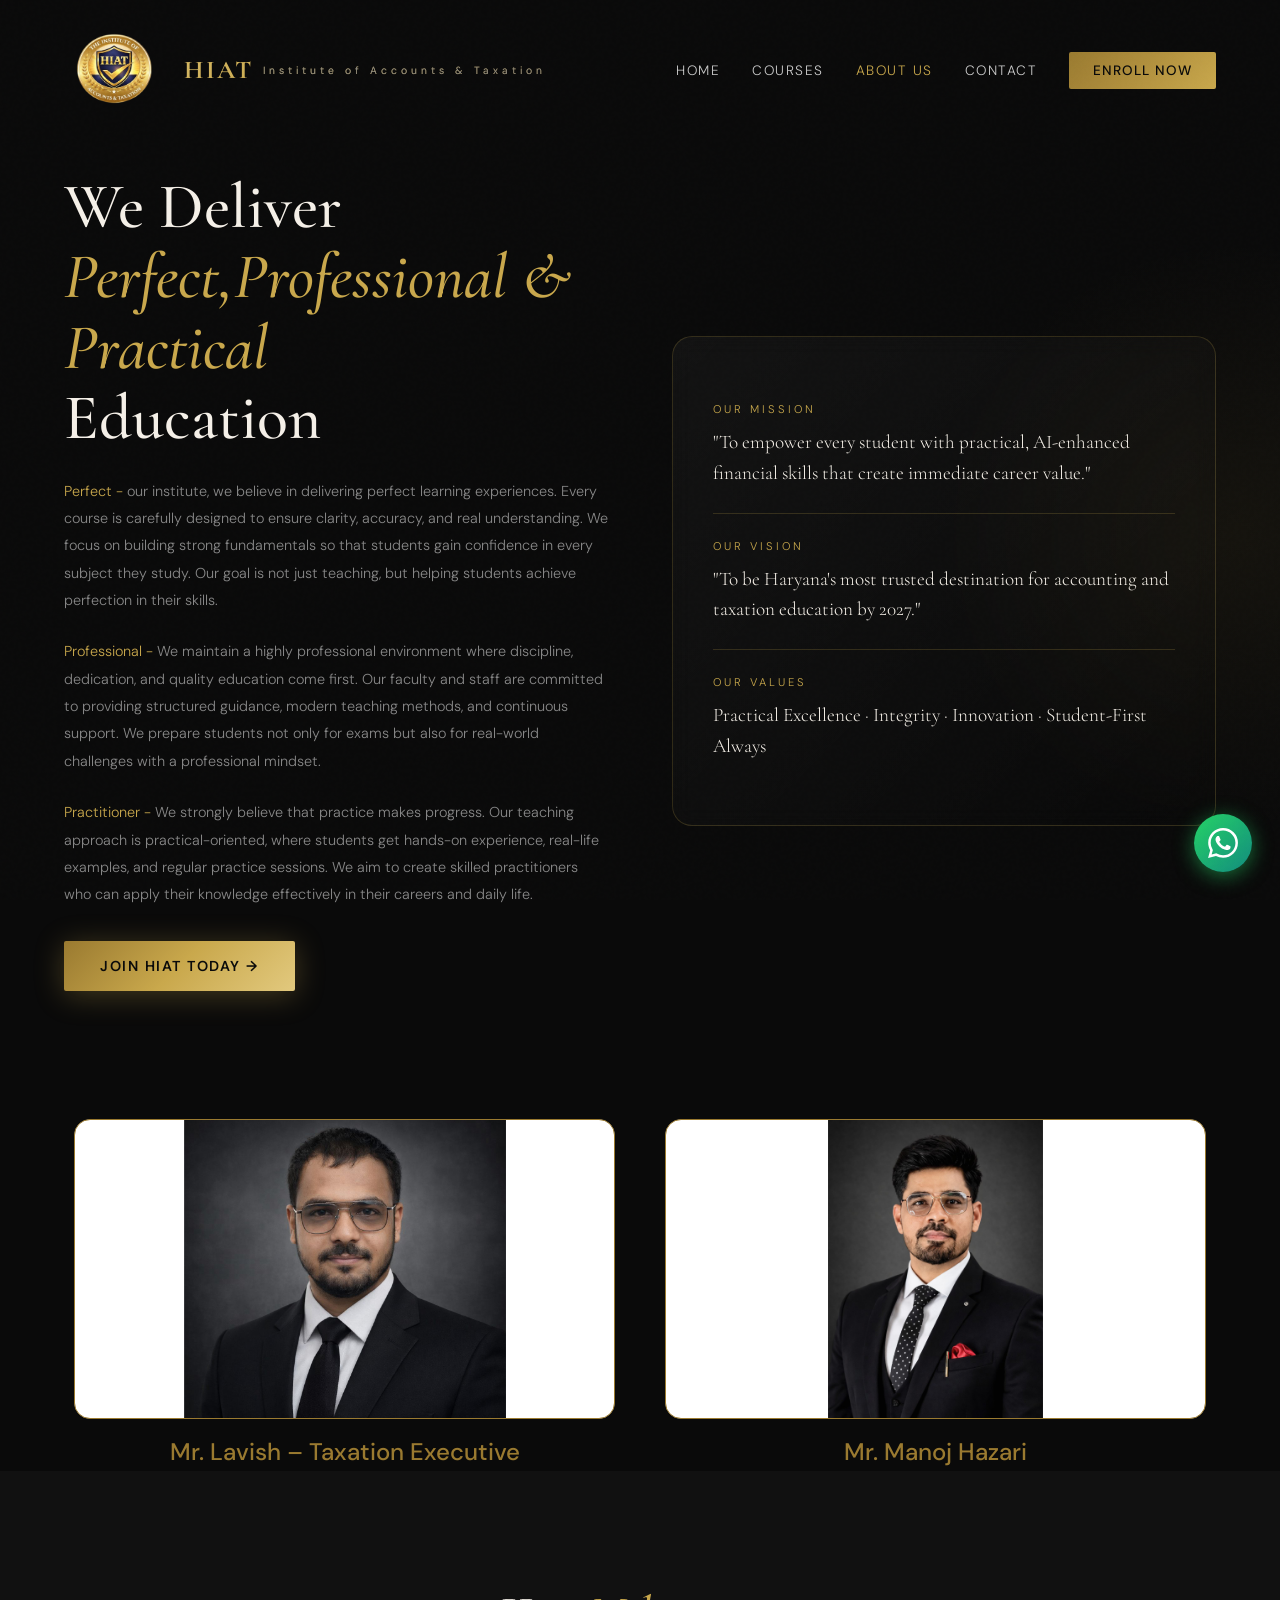
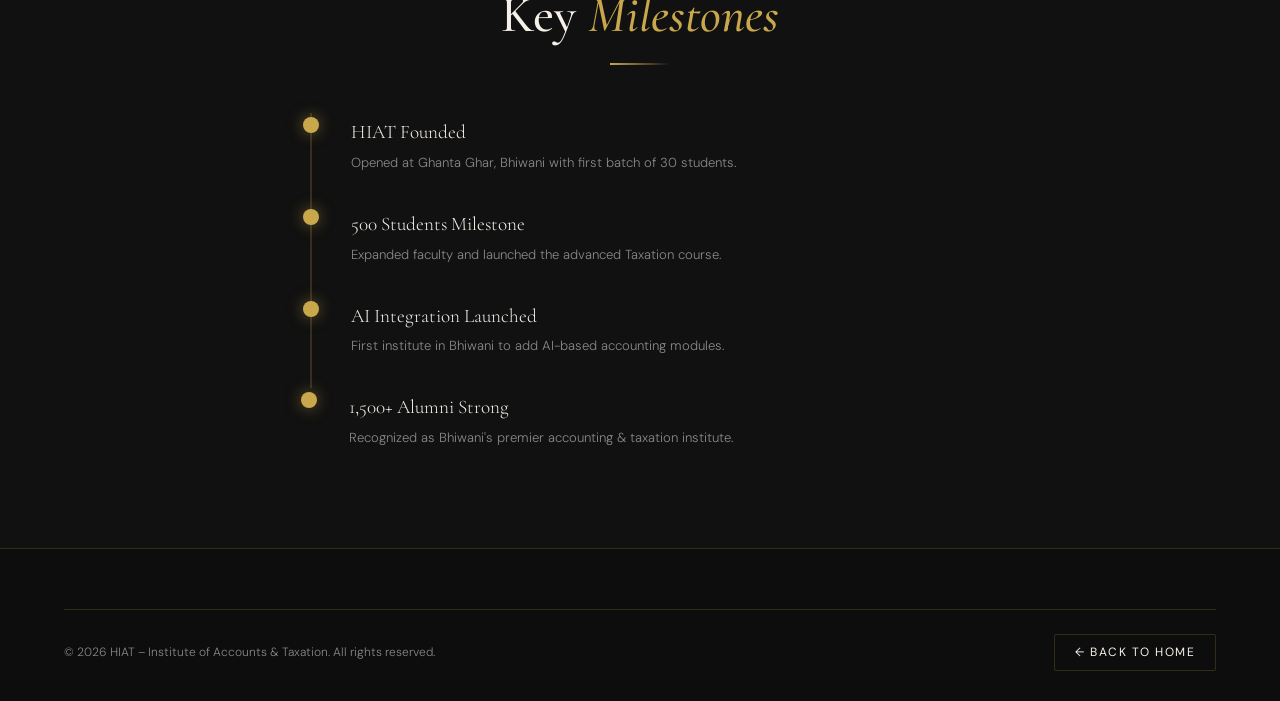
==== commit 52742ce9: "Update about.html" ====
--- a/about.html
+++ b/about.html
@@ -66,19 +66,19 @@
   <div class="team-img-wrap">
     <img src="image/New_ca_2.jpeg" alt="Vijay Kumar">
     <div class="team-overlay">
-      <p> Lavish is an experienced Taxation Executive with 8+ years of expertise in GST, Income Tax compliance, and reconciliation.</p>
+      <p> Mr. Lavish is an experienced Taxation Executive with 8+ years of expertise in GST, Income Tax compliance, and reconciliation.</p>
     </div>
   </div>
-  <div class="tc-name">Lavish – Taxation Executive</div>
+  <div class="tc-name">Mr. Lavish – Taxation Executive</div>
 </div>
  <div class="team-card">
   <div class="team-img-wrap">
     <img src="image/new_ca_1.jpeg" alt="Vijay Kumar">
     <div class="team-overlay">
-      <p>Manoj Hazari is a Taxation Advisor with 15+ years of experience in GST, Income Tax, and NGO/Trust matters, based in Bhiwani.</p>
+      <p>Mr. Manoj Hazari is a Taxation Advisor with 15+ years of experience in GST, Income Tax, and NGO/Trust matters, based in Bhiwani.</p>
     </div>
   </div>
-  <div class="tc-name">Manoj Hazari</div>
+  <div class="tc-name">Mr. Manoj Hazari</div>
 </div>
 </div>
 
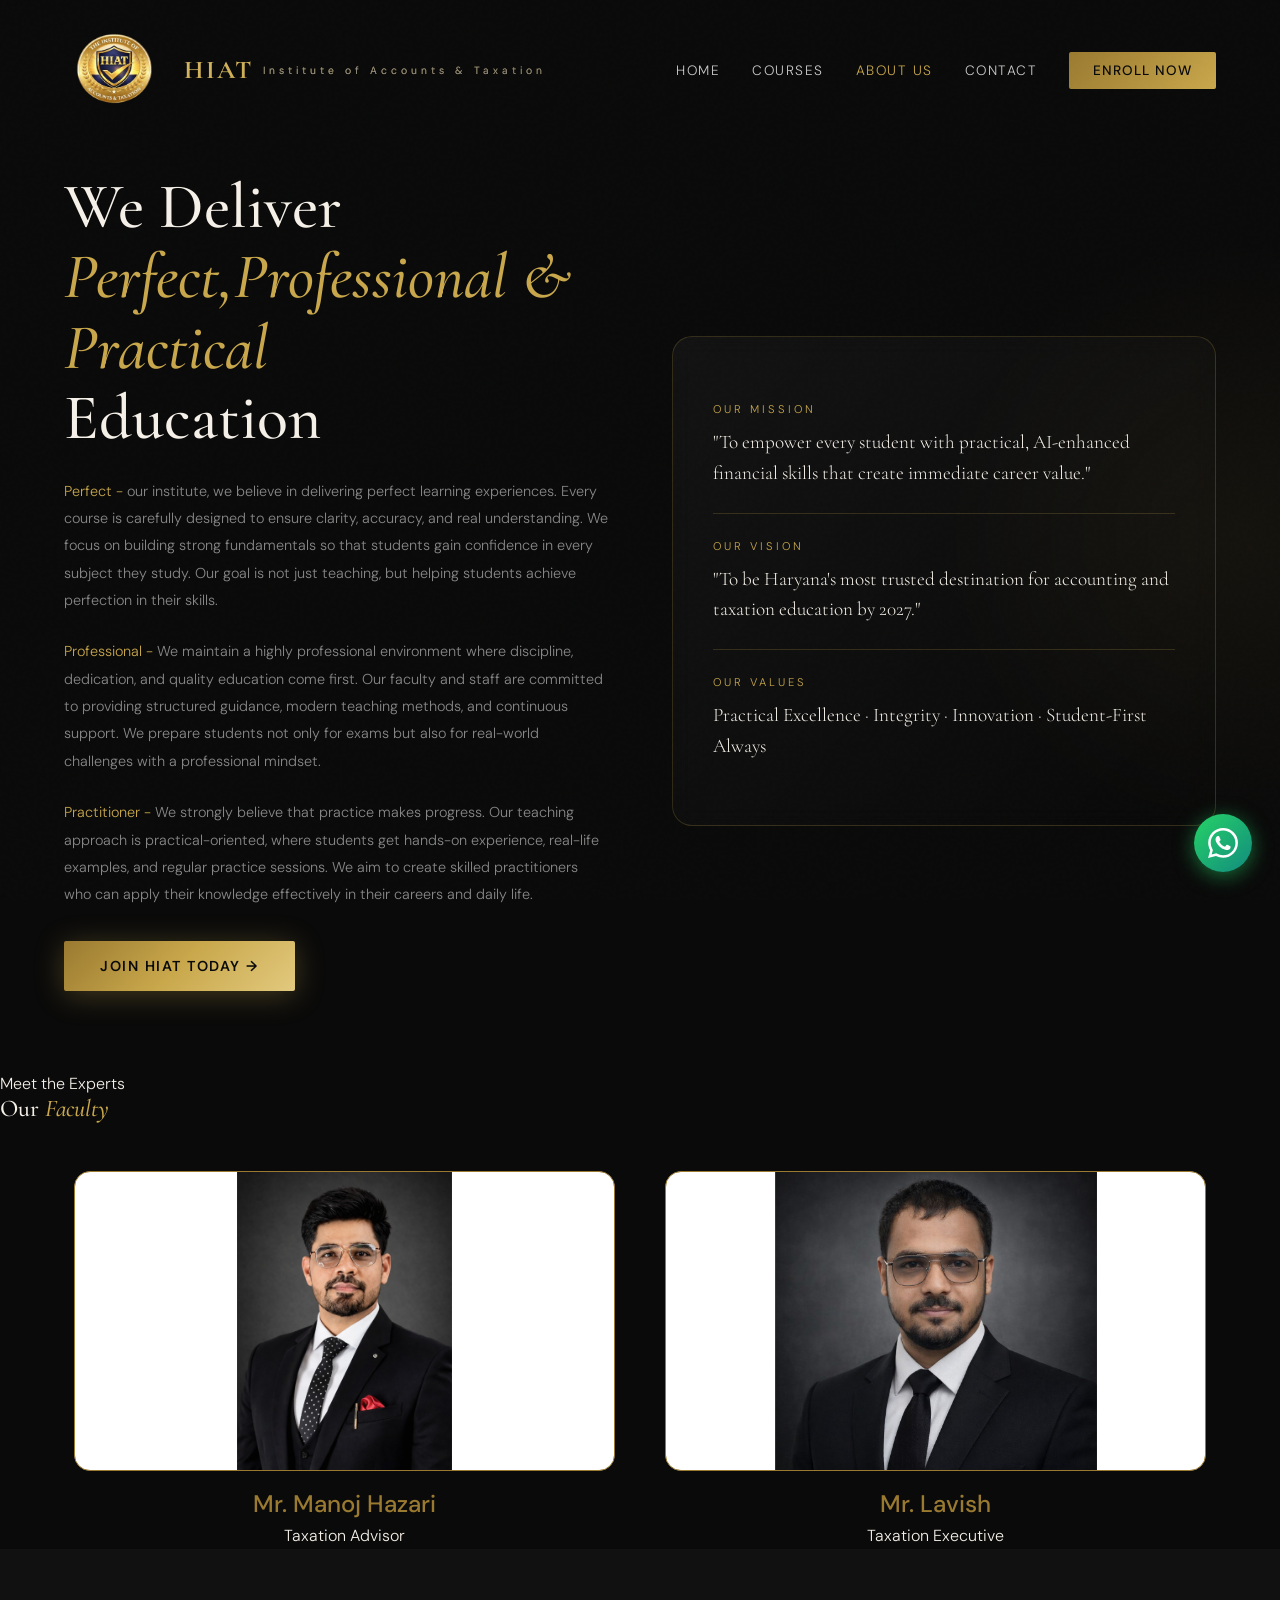
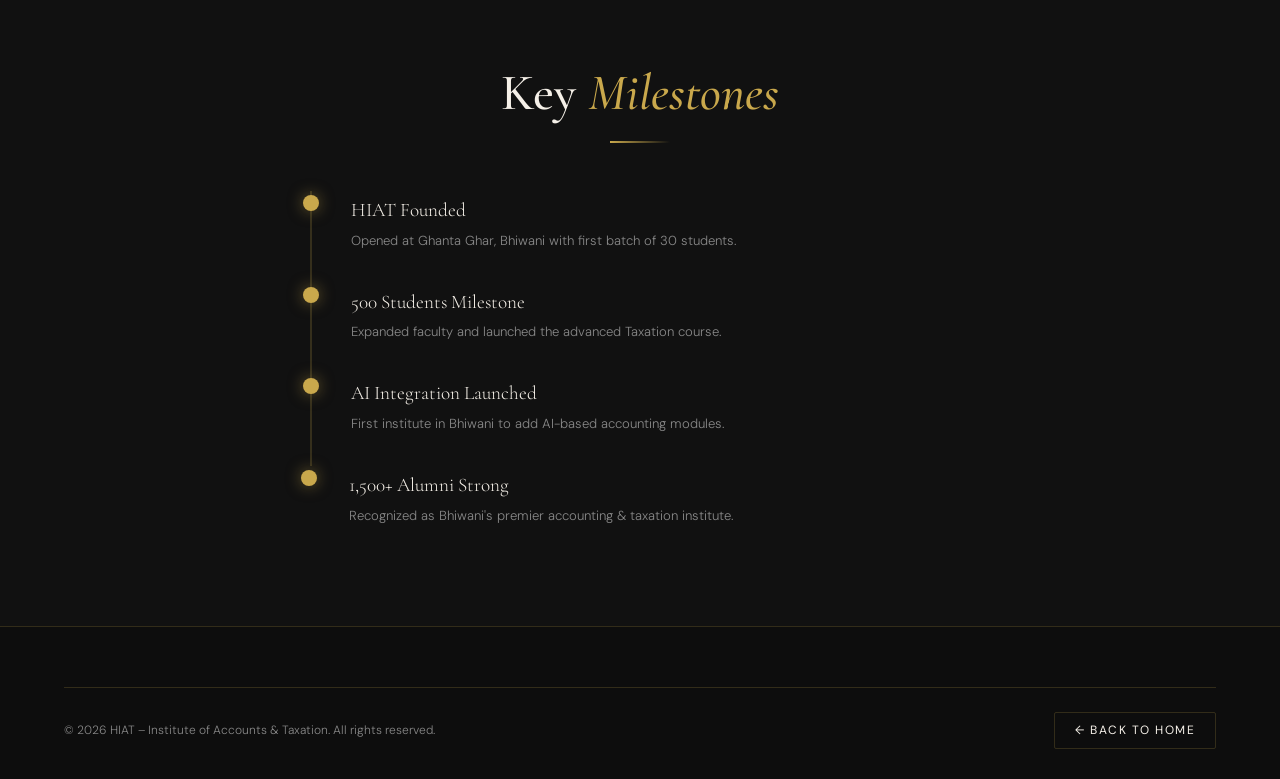
==== commit c29ddfa9: "Update about.html" ====
--- a/about.html
+++ b/about.html
@@ -60,28 +60,42 @@
   </div>
 </div>
 
+
 <!-- Team -->
-<div class="team-grid">
+<section class="team-section-wrap">
+  <div class="section-eyebrow">Meet the Experts</div>
+  <h2 class="team-section-title">Our <em class="gold">Faculty</em></h2>
+  <div class="team-divider"></div>
+  <div class="team-grid">
+
+    <div class="team-card">
+      <div class="team-img-wrap">
+        <img src="image/new_ca_1.jpeg" alt="Mr. Manoj Hazari">
+        <div class="team-overlay">
+          <p>Mr. Manoj Hazari is a Taxation Advisor with 15+ years of experience in GST, Income Tax, and NGO/Trust matters, based in Bhiwani.</p>
+        </div>
+      </div>
+      <div class="tc-info">
+        <div class="tc-name">Mr. Manoj Hazari</div>
+        <div class="tc-role"><span class="gold-dot"></span>Taxation Advisor</div>
+      </div>
+    </div>
+
 <div class="team-card">
-  <div class="team-img-wrap">
-    <img src="image/New_ca_2.jpeg" alt="Vijay Kumar">
-    <div class="team-overlay">
-      <p> Mr. Lavish is an experienced Taxation Executive with 8+ years of expertise in GST, Income Tax compliance, and reconciliation.</p>
-    </div>
-  </div>
-  <div class="tc-name">Mr. Lavish – Taxation Executive</div>
-</div>
- <div class="team-card">
-  <div class="team-img-wrap">
-    <img src="image/new_ca_1.jpeg" alt="Vijay Kumar">
-    <div class="team-overlay">
-      <p>Mr. Manoj Hazari is a Taxation Advisor with 15+ years of experience in GST, Income Tax, and NGO/Trust matters, based in Bhiwani.</p>
-    </div>
-  </div>
-  <div class="tc-name">Mr. Manoj Hazari</div>
-</div>
-</div>
-
+      <div class="team-img-wrap">
+        <img src="image/New_ca_2.jpeg" alt="Mr. Lavish">
+        <div class="team-overlay">
+          <p>Mr. Lavish is an experienced Taxation Executive with 8+ years of expertise in GST, Income Tax compliance, and reconciliation.</p>
+        </div>
+      </div>
+      <div class="tc-info">
+        <div class="tc-name">Mr. Lavish</div>
+        <div class="tc-role"><span class="gold-dot"></span>Taxation Executive</div>
+      </div>
+    </div>
+
+  </div>
+</section>
 <!-- Milestones -->
 <section class="section" style="background:var(--dark);">
   <div class="section-label reveal" style="text-align:center;"></div>
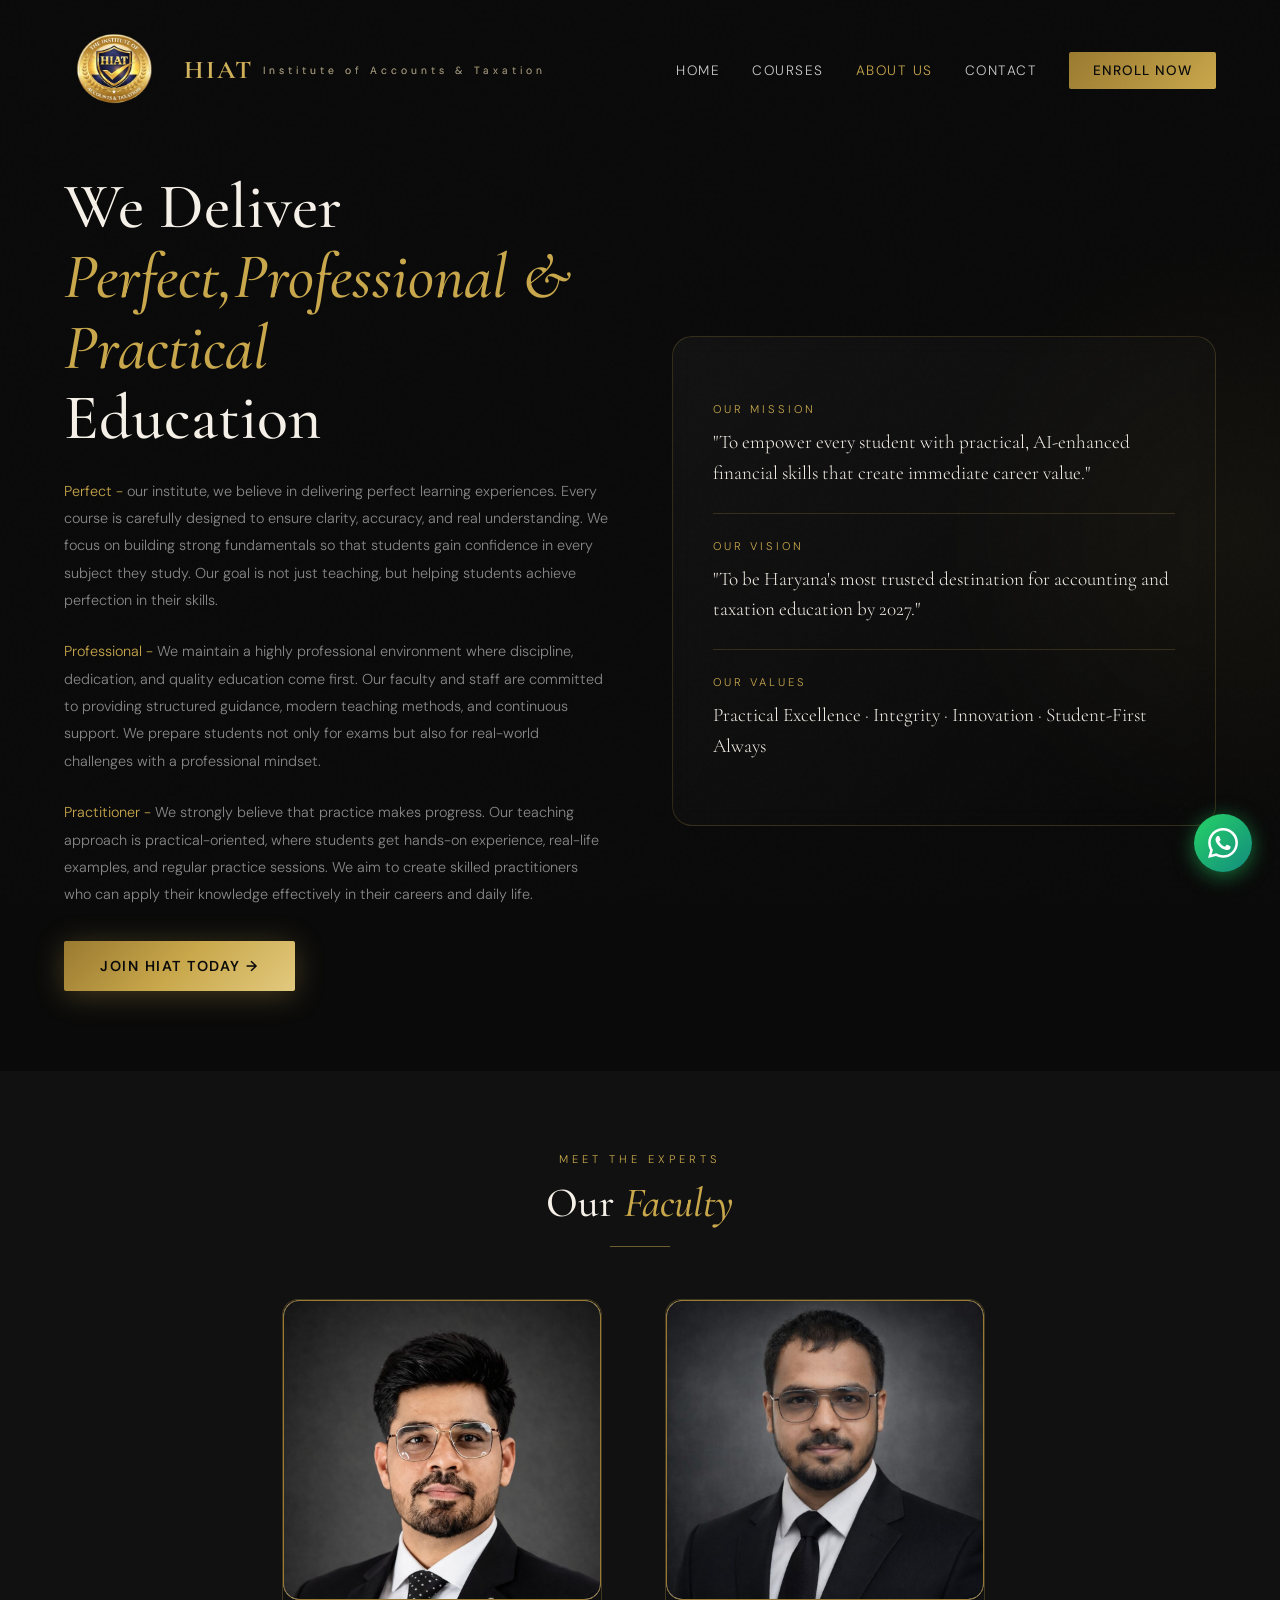
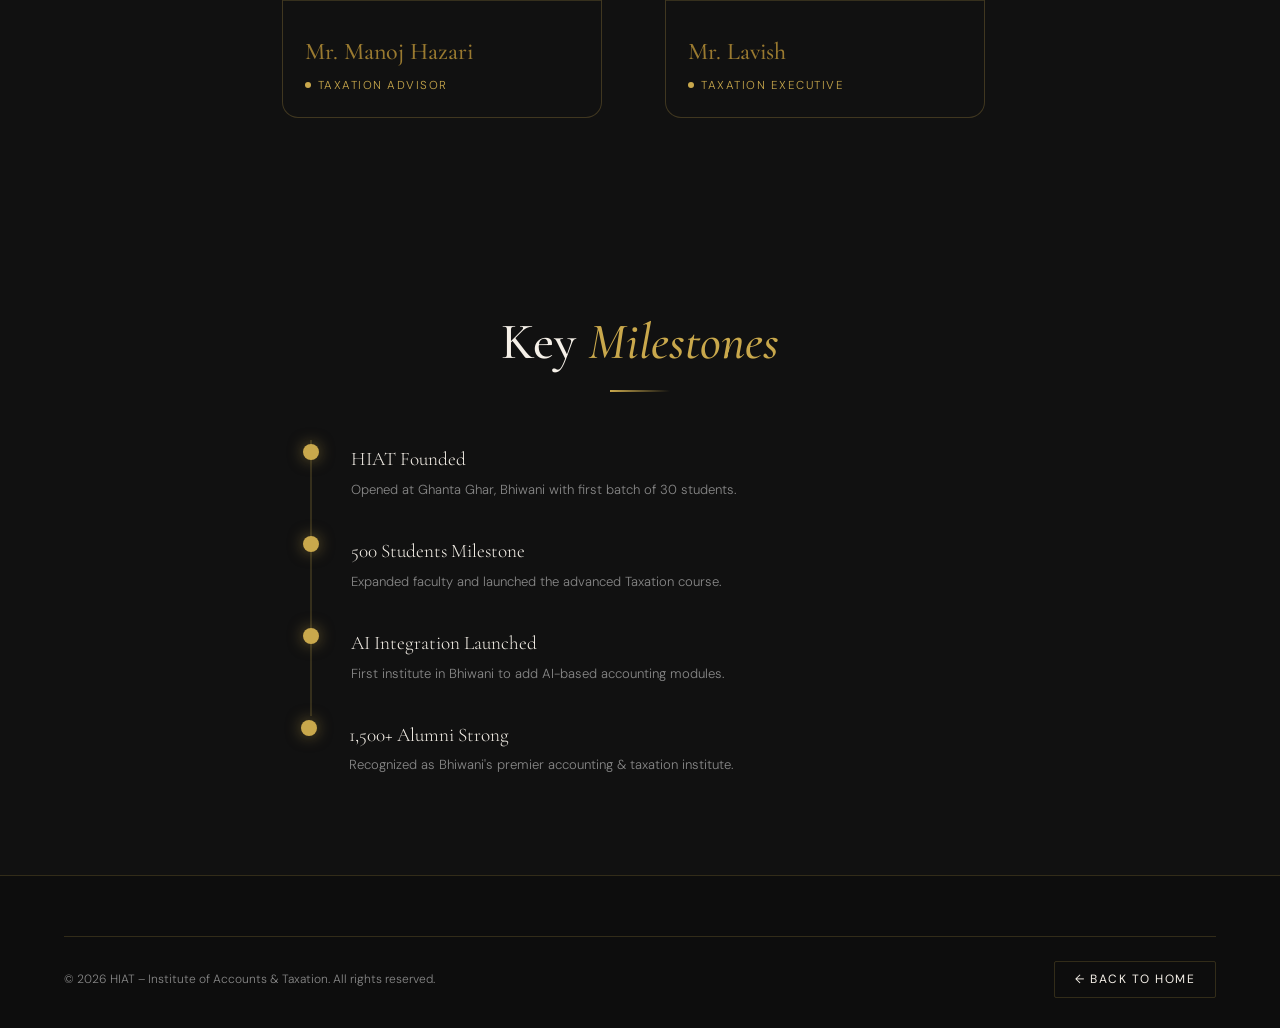
==== commit 0b5a5d81: "Update about.html" ====
--- a/about.html
+++ b/about.html
@@ -62,12 +62,14 @@
 
 
 <!-- Team -->
+<!-- Team -->
 <section class="team-section-wrap">
   <div class="section-eyebrow">Meet the Experts</div>
   <h2 class="team-section-title">Our <em class="gold">Faculty</em></h2>
   <div class="team-divider"></div>
   <div class="team-grid">
 
+
     <div class="team-card">
       <div class="team-img-wrap">
         <img src="image/new_ca_1.jpeg" alt="Mr. Manoj Hazari">
@@ -81,7 +83,7 @@
       </div>
     </div>
 
-<div class="team-card">
+    <div class="team-card">
       <div class="team-img-wrap">
         <img src="image/New_ca_2.jpeg" alt="Mr. Lavish">
         <div class="team-overlay">
@@ -93,6 +95,8 @@
         <div class="tc-role"><span class="gold-dot"></span>Taxation Executive</div>
       </div>
     </div>
+
+    
 
   </div>
 </section>
--- a/css/style.css
+++ b/css/style.css
@@ -517,6 +517,166 @@
 .mv-label{font-size:0.7rem;letter-spacing:3px;text-transform:uppercase;color:var(--gold);margin-bottom:8px;}
 .mv-text{font-family:'Cormorant Garamond',serif;font-size:1.2rem;color:var(--white);}
 .team-section{padding:60px 5%;}
+
+/* ── TEAM SECTION ── */
+.team-section-wrap {
+  padding: 80px 24px;
+  background: var(--dark);
+  text-align: center;
+}
+
+.section-eyebrow {
+  font-size: 0.7rem;
+  letter-spacing: 4px;
+  color: var(--gold);
+  text-transform: uppercase;
+  margin-bottom: 12px;
+}
+
+.team-section-title {
+  font-family: 'Cormorant Garamond', serif;
+  font-size: 2.6rem;
+  color: var(--white);
+  margin-bottom: 8px;
+}
+
+.team-divider {
+  width: 60px;
+  height: 1px;
+  background: var(--gold);
+  margin: 20px auto 52px;
+  opacity: 0.5;
+}
+
+.team-grid {
+  display: flex;
+  justify-content: center;
+  gap: 40px;
+  flex-wrap: wrap;
+  max-width: 860px;
+  margin: 0 auto;
+}
+
+.team-card {
+  width: 320px;
+  background: #111;
+  border: 1px solid rgba(201, 168, 76, 0.25);
+  border-radius: 16px;
+  overflow: hidden;
+  position: relative;
+  transition: transform 0.3s ease, box-shadow 0.3s ease;
+}
+
+.team-card:hover {
+  transform: translateY(-8px);
+  box-shadow: 0 24px 60px rgba(201, 168, 76, 0.15);
+}
+
+/* ── FIXED IMAGE SIZE ── */
+.team-img-wrap {
+  width: 100%;
+  aspect-ratio: 3 / 4;       /* portrait ratio — no white gaps */
+  overflow: hidden;
+  position: relative;
+  background: #1a1a1a;
+}
+
+.team-img-wrap img {
+  width: 100%;
+  height: 100%;
+  object-fit: cover !important;          /* fills the box, crops edges */
+  object-position: top center;
+  display: block;
+  transition: transform 0.4s ease;
+}
+
+.team-card:hover .team-img-wrap img {
+  transform: scale(1.04);
+}
+
+/* ── HOVER OVERLAY ── */
+.team-overlay {
+  position: absolute;
+  inset: 0;
+  background: linear-gradient(
+    to top,
+    rgba(0, 0, 0, 0.90) 0%,
+    rgba(0, 0, 0, 0.15) 55%,
+    transparent 100%
+  );
+  opacity: 0;
+  transition: opacity 0.35s ease;
+  display: flex;
+  align-items: flex-end;
+  padding: 24px;
+}
+
+.team-card:hover .team-overlay {
+  opacity: 1;
+}
+
+.team-overlay p {
+  color: rgba(255, 255, 255, 0.88);
+  font-size: 0.82rem;
+  line-height: 1.65;
+}
+
+/* ── NAME BLOCK ── */
+.tc-info {
+  padding: 18px 22px 22px;
+  border-top: 1px solid rgba(201, 168, 76, 0.2);
+  text-align: left;
+}
+
+.tc-name {
+  font-family: 'Cormorant Garamond', serif;
+  font-size: 1.25rem;
+  color: var(--white);
+  font-weight: 600;
+}
+
+.tc-role {
+  font-size: 0.72rem;
+  color: var(--gold);
+  letter-spacing: 1.5px;
+  text-transform: uppercase;
+  margin-top: 5px;
+}
+
+.gold-dot {
+  display: inline-block;
+  width: 6px;
+  height: 6px;
+  border-radius: 50%;
+  background: var(--gold);
+  margin-right: 7px;
+  vertical-align: middle;
+  margin-bottom: 2px;
+}
+
+/* ── RESPONSIVE ── */
+@media (max-width: 720px) {
+  .team-grid {
+    gap: 24px;
+    padding: 0 16px;
+  }
+  .team-card {
+    width: min(100%, 340px);
+  }
+  .team-section-title {
+    font-size: 2rem;
+  }
+  .team-section-wrap {
+    padding: 60px 16px;
+  }
+}
+
+@media (max-width: 400px) {
+  .team-card {
+    width: 100%;
+  }
+}
+
 /* GRID */
 .team-grid{
   display:grid;
@@ -586,6 +746,15 @@
 .team-card:hover .team-img-wrap{
   box-shadow:0px 20px 60px rgba(201,168,76,0.15);
 }
+
+
+
+
+
+
+
+
+
 /* ─── CONTACT PAGE ─── */
 .contact-hero{padding:140px 5% 60px;}
 .contact-grid{display:grid;grid-template-columns:1fr 1.5fr;gap:4rem;padding:0 5% 80px;}
@@ -715,6 +884,7 @@
 .footer-grid{
   display:grid;grid-template-columns:2fr 1fr 1fr;
   gap:3rem;margin-bottom:40px;
+  padding-top: 35px;
 }
 .footer-brand .logo{font-size:1.3rem;}
 .footer-desc{font-size:0.83rem;color:var(--gray);margin-top:12px;line-height:1.8;max-width:300px;}
@@ -743,6 +913,100 @@
   flex-wrap:wrap;gap:10px;
 }
 .footer-bottom p{font-size:0.75rem;color:var(--gray);}
+
+
+
+
+
+/* ── Footer Recognition Section ── */
+.footer-recognition {
+  border-top: 1px solid var(--glass-border);
+  border-bottom: 1px solid var(--glass-border);
+  padding: 2rem 5%;
+  text-align: center;
+  margin-top: 2rem;
+}
+
+.recognition-title {
+  font-family: 'Cormorant Garamond', serif;
+  font-size: 0.75rem;
+  letter-spacing: 0.2em;
+  text-transform: uppercase;
+  color: var(--gold);
+  margin-bottom: 1.5rem;
+  opacity: 0.8;
+}
+
+.recognition-badges {
+  display: flex;
+  align-items: center;
+  justify-content: center;
+  gap: 3rem;
+  flex-wrap: wrap;
+}
+
+.rec-badge {
+  display: flex;
+  flex-direction: column;
+  align-items: center;
+  gap: 0.6rem;
+}
+
+.rec-circle {
+  width: 90px;
+  height: 90px;
+  border-radius: 50%;
+  background: #fff;
+  border: 2px solid rgba(201,168,76,0.4);
+  box-shadow: 0 0 20px rgba(201,168,76,0.15), 0 0 0 4px rgba(201,168,76,0.08);
+  display: flex;
+  align-items: center;
+  justify-content: center;
+  overflow: hidden;
+  padding: 10px;
+  transition: transform 0.3s ease, box-shadow 0.3s ease;
+}
+
+.rec-circle:hover {
+  transform: scale(1.08);
+  box-shadow: 0 0 30px rgba(201,168,76,0.3), 0 0 0 6px rgba(201,168,76,0.12);
+}
+
+.rec-circle img {
+  width: 100%;
+  height: 100%;
+  object-fit: contain;
+}
+
+.rec-circle-haryana {
+  background: #fff;
+  padding: 0.5px;
+}
+
+.rec-label {
+  font-family: 'DM Sans', sans-serif;
+  font-size: 0.82rem;
+  font-weight: 600;
+  color: var(--gold-light);
+}
+
+.rec-sub {
+  font-size: 0.72rem;
+  color: var(--gray);
+  letter-spacing: 0.05em;
+}
+
+.rec-divider {
+  width: 1px;
+  height: 70px;
+  background: linear-gradient(to bottom, transparent, rgba(201,168,76,0.3), transparent);
+}
+
+@media (max-width: 480px) {
+  .rec-divider { display: none; }
+  .recognition-badges { gap: 2rem; }
+  .rec-circle { width: 75px; height: 75px; }
+}
 
 /* ─── ANIMATIONS ─── */
 @keyframes fadeInUp{
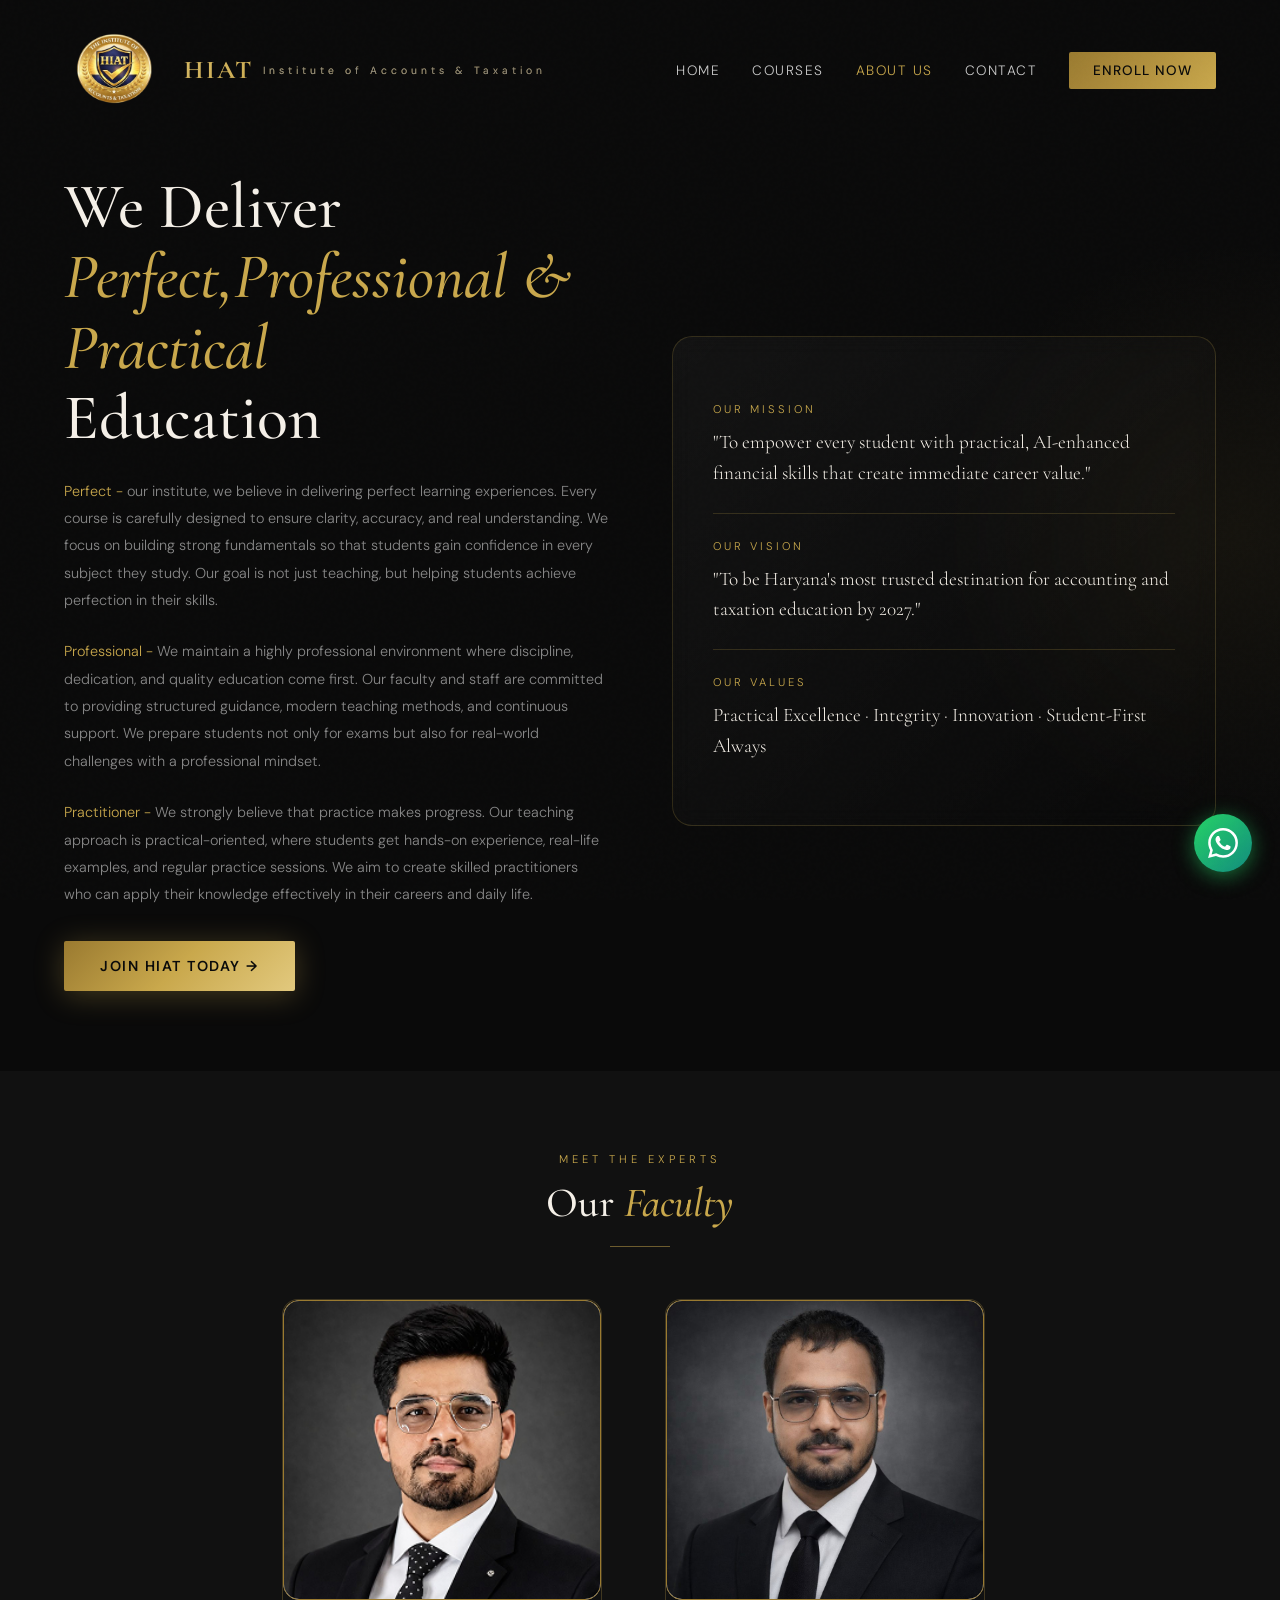
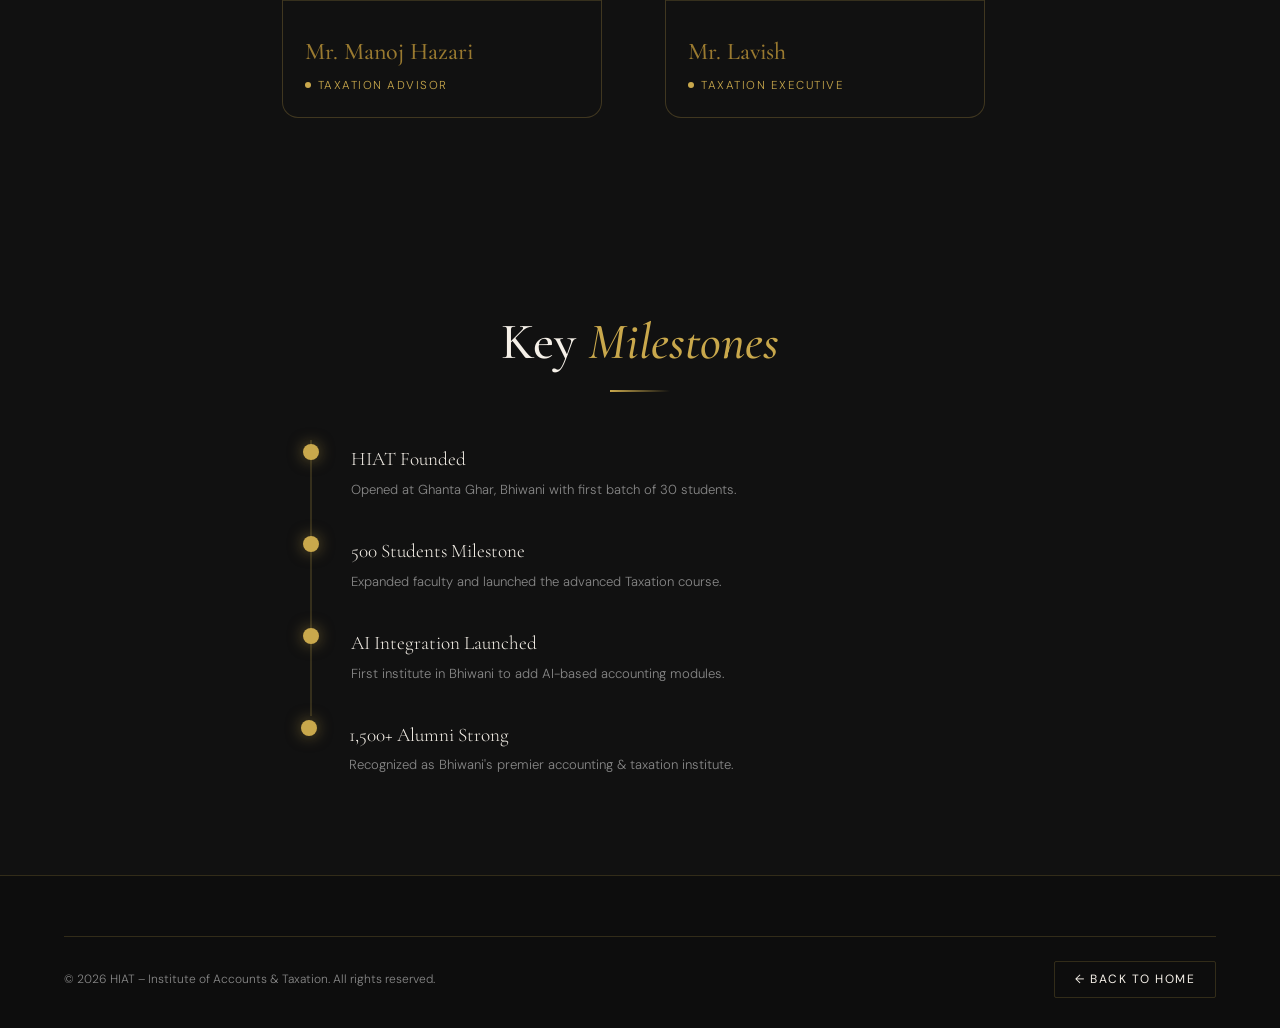
==== commit 3cffe6d2: "Update about.html" ====
--- a/about.html
+++ b/about.html
@@ -72,7 +72,7 @@
 
     <div class="team-card">
       <div class="team-img-wrap">
-        <img src="image/new_ca_1.jpeg" alt="Mr. Manoj Hazari">
+        <img src="image/new_ca_34.png" alt="Mr. Manoj Hazari">
         <div class="team-overlay">
           <p>Mr. Manoj Hazari is a Taxation Advisor with 15+ years of experience in GST, Income Tax, and NGO/Trust matters, based in Bhiwani.</p>
         </div>
